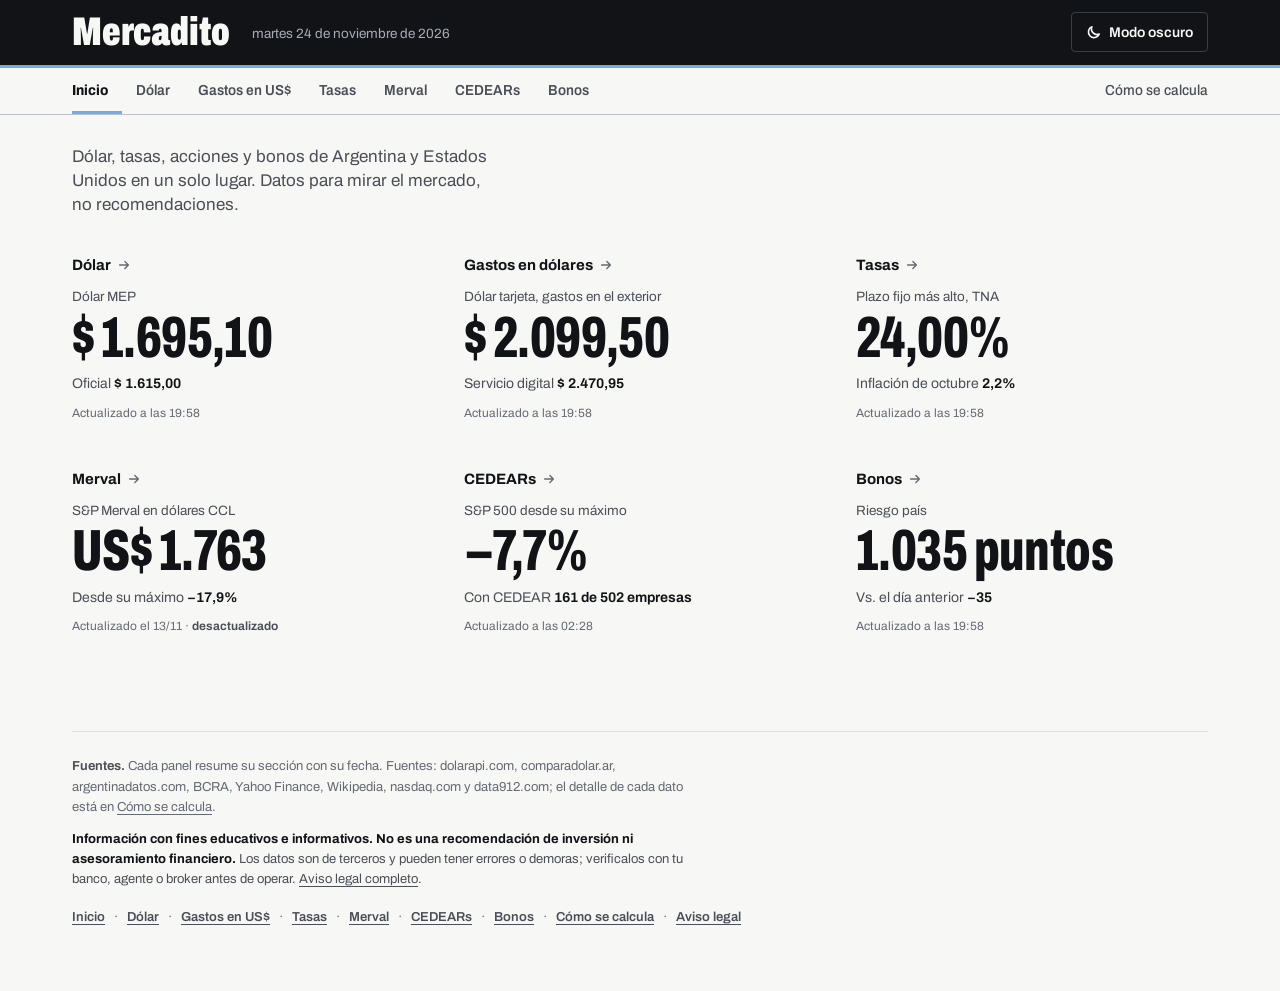
==== index.html @ 441e06f4 "actualizar datos" ====
<!DOCTYPE html>
<html lang="es">
<head>
<meta charset="utf-8">
<meta name="viewport" content="width=device-width, initial-scale=1">
<title>Mercadito</title>
<meta name="description" content="Dólar, tasas, Merval, CEDEARs y bonos: los datos del mercado argentino y de Estados Unidos en un solo lugar.">
<meta name="color-scheme" content="light dark">
<meta name="theme-color" content="#111317" media="(prefers-color-scheme: light)">
<meta name="theme-color" content="#050505" media="(prefers-color-scheme: dark)">
<link rel="icon" href="data:image/svg+xml,%3Csvg xmlns='http://www.w3.org/2000/svg' viewBox='0 0 16 16'%3E%3Crect width='16' height='16' rx='2' fill='%23111317'/%3E%3Cpath d='M4 11V4.5l4 4 4-4V11' fill='none' stroke='%23F7F7F5' stroke-width='1.8' stroke-linejoin='round'/%3E%3Crect y='13' width='16' height='3' fill='%2374ACDF'/%3E%3C/svg%3E">
<link rel="preconnect" href="https://fonts.googleapis.com">
<link rel="preconnect" href="https://fonts.gstatic.com" crossorigin>
<link href="https://fonts.googleapis.com/css2?family=Archivo:wdth,wght@62..125,100..900&display=swap" rel="stylesheet">
<script>
try { var t = localStorage.getItem("tema"); if (t === "claro" || t === "oscuro") document.documentElement.setAttribute("data-tema", t); } catch (e) {}
</script>
<link rel="stylesheet" href="assets/base.css">
<style>

/* el cabezal ya dice Mercadito: el título queda para lectores de pantalla y la bajada abre la página */
.titulo h1{position:absolute;width:1px;height:1px;overflow:hidden;clip:rect(0 0 0 0);white-space:nowrap}
.titulo .bajada{margin-top:0;font-size:17px;color:var(--tinta-2);max-width:48ch;line-height:1.4}
/* seis tarjetas: la sección, un número grande y como mucho uno chico. Sin cajas ni filetes */
.tablero{display:grid;grid-template-columns:repeat(3,minmax(0,1fr));gap:48px 40px;margin-top:40px}
.tarjeta{display:flex;flex-direction:column;min-width:0;text-decoration:none;color:inherit;border-radius:4px}
.tarjeta:focus-visible{outline-offset:6px}
.t-tit{display:flex;align-items:center;gap:6px;font-size:15px;font-weight:700;line-height:1.2}
.t-tit .ico{width:14px;height:14px;color:var(--tinta-3);transition:transform .15s,color .15s}
.tarjeta:hover .t-tit{text-decoration:underline;text-underline-offset:3px}
.tarjeta:hover .t-tit .ico{transform:translateX(3px);color:var(--tinta)}
.t-et{font-size:13.5px;color:var(--tinta-2);margin-top:14px;line-height:1.3}
.t-val{font-size:58px;font-weight:800;font-stretch:66%;line-height:.95;letter-spacing:-.01em;margin-top:4px;white-space:nowrap}
.t-sec{font-size:14px;color:var(--tinta-2);margin-top:10px;line-height:1.35}
.t-sec b{color:var(--tinta);font-weight:650}
.t-act{font-size:12px;color:var(--tinta-3);margin-top:10px}
.t-act b{font-weight:650;color:var(--tinta-2)}
.t-vacio{font-size:14px;color:var(--tinta-3);margin-top:12px}
@media (max-width:899px){
  .titulo .bajada{font-size:15px}
  .tablero{grid-template-columns:repeat(2,minmax(0,1fr));gap:30px 18px;margin-top:26px}
  .t-tit{font-size:14px}
  .t-et{font-size:12.5px;margin-top:8px;min-height:2.6em;display:flex;align-items:flex-end}
  .t-val{font-size:36px;margin-top:3px}
  .t-sec{font-size:12.5px;margin-top:6px}
  .t-act{font-size:11.5px;margin-top:6px}
}
@media (max-width:360px){
  .t-val{font-size:31px}
}

</style>
</head>
<body>
<a class="saltar" href="#contenido">Ir al contenido</a>
<header class="sitio">
  <div class="cabezal"><div class="sitio-barra">
    <a class="marca" href="">Mercadito</a>
    <p class="cabezal-fecha">martes 24 de noviembre de 2026</p>
    <button id="tema" class="boton boton-tema" type="button" aria-label="Cambiar a modo oscuro">
      <svg class="ico ico-luna" viewBox="0 0 16 16" aria-hidden="true"><path d="M13.2 10.1A5.6 5.6 0 0 1 5.9 2.8a5.6 5.6 0 1 0 7.3 7.3Z"/></svg>
      <svg class="ico ico-sol" viewBox="0 0 16 16" aria-hidden="true"><circle cx="8" cy="8" r="3"/><path d="M8 1.5v1.3M8 13.2v1.3M1.5 8h1.3M13.2 8h1.3M3.4 3.4l.9.9M11.7 11.7l.9.9M3.4 12.6l.9-.9M11.7 4.3l.9-.9"/></svg>
      <span id="tema-txt">Modo oscuro</span>
    </button>
  </div></div>
  <nav class="menu" aria-label="Secciones"><ul><li><a href="" aria-current="page">Inicio</a></li><li><a href="dolar/">Dólar</a></li><li><a href="gastos/">Gastos en US$</a></li><li><a href="tasas/">Tasas</a></li><li><a href="merval/">Merval</a></li><li><a href="sp500/">CEDEARs</a></li><li><a href="bonos/">Bonos</a></li><li><a href="metodologia/">Cómo se calcula</a></li></ul></nav>
</header>
<div class="pagina">
<main id="contenido">

<div class="titulo">
  <h1>Mercadito</h1>
  <p class="bajada">Dólar, tasas, acciones y bonos de Argentina y Estados Unidos en un solo lugar. Datos para mirar el mercado, no recomendaciones.</p>
</div>
<ul class="tablero">
<li><a class="tarjeta" href="dolar/"><h2 class="t-tit">Dólar<svg class="ico" viewBox="0 0 16 16" aria-hidden="true"><path d="M3 8h10M9 4l4 4-4 4"/></svg></h2><span class="t-et">Dólar MEP</span><span class="t-val">$ 1.695,10</span><span class="t-sec">Oficial <b class="num">$ 1.615,00</b></span><span class="t-act">Actualizado a las 19:58</span></a></li><li><a class="tarjeta" href="gastos/"><h2 class="t-tit">Gastos en dólares<svg class="ico" viewBox="0 0 16 16" aria-hidden="true"><path d="M3 8h10M9 4l4 4-4 4"/></svg></h2><span class="t-et">Dólar tarjeta, gastos en el exterior</span><span class="t-val">$ 2.099,50</span><span class="t-sec">Servicio digital <b class="num">$ 2.470,95</b></span><span class="t-act">Actualizado a las 19:58</span></a></li><li><a class="tarjeta" href="tasas/"><h2 class="t-tit">Tasas<svg class="ico" viewBox="0 0 16 16" aria-hidden="true"><path d="M3 8h10M9 4l4 4-4 4"/></svg></h2><span class="t-et">Plazo fijo más alto, TNA</span><span class="t-val">24,00%</span><span class="t-sec">Inflación de octubre <b class="num">2,2%</b></span><span class="t-act">Actualizado a las 19:58</span></a></li><li><a class="tarjeta" href="merval/"><h2 class="t-tit">Merval<svg class="ico" viewBox="0 0 16 16" aria-hidden="true"><path d="M3 8h10M9 4l4 4-4 4"/></svg></h2><span class="t-et">S&amp;P Merval en dólares CCL</span><span class="t-val">US$ 1.763</span><span class="t-sec">Desde su máximo <b class="num">−17,9%</b></span><span class="t-act">Actualizado el 13/11 · <b>desactualizado</b></span></a></li><li><a class="tarjeta" href="sp500/"><h2 class="t-tit">CEDEARs<svg class="ico" viewBox="0 0 16 16" aria-hidden="true"><path d="M3 8h10M9 4l4 4-4 4"/></svg></h2><span class="t-et">S&amp;P 500 desde su máximo</span><span class="t-val">−7,7%</span><span class="t-sec">Con CEDEAR <b class="num">161 de 502 empresas</b></span><span class="t-act">Actualizado a las 02:28</span></a></li><li><a class="tarjeta" href="bonos/"><h2 class="t-tit">Bonos<svg class="ico" viewBox="0 0 16 16" aria-hidden="true"><path d="M3 8h10M9 4l4 4-4 4"/></svg></h2><span class="t-et">Riesgo país</span><span class="t-val">1.035 puntos</span><span class="t-sec">Vs. el día anterior <b class="num">−35</b></span><span class="t-act">Actualizado a las 19:58</span></a></li>
</ul>

</main>
<footer class="sitio-pie">
  <p class="pie-fuentes"><b>Fuentes.</b> Cada panel resume su sección con su fecha. Fuentes: dolarapi.com, comparadolar.ar, argentinadatos.com, BCRA, Yahoo Finance, Wikipedia, nasdaq.com y data912.com; el detalle de cada dato está en <a href="metodologia/">Cómo se calcula</a>.</p>
  <p class="pie-aviso"><strong>Información con fines educativos e informativos. No es una recomendación de inversión ni asesoramiento financiero.</strong> Los datos son de terceros y pueden tener errores o demoras; verificalos con tu banco, agente o broker antes de operar. <a href="legal/">Aviso legal completo</a>.</p>
  <nav class="pie-sumario" aria-label="Secciones de Mercadito"><ul><li><a href="">Inicio</a></li><li><a href="dolar/">Dólar</a></li><li><a href="gastos/">Gastos en US$</a></li><li><a href="tasas/">Tasas</a></li><li><a href="merval/">Merval</a></li><li><a href="sp500/">CEDEARs</a></li><li><a href="bonos/">Bonos</a></li><li><a href="metodologia/">Cómo se calcula</a></li><li><a href="legal/">Aviso legal</a></li></ul></nav>
</footer>
</div>
<script src="assets/base.js"></script>
<script>

</script>
</body>
</html>
---- assets/base.css ----
/* Mercadito: estilos compartidos por todas las páginas.
   El sitio se lee como la página de Mercados del diario: cabezal fechado,
   cifra de tapa con su pie de fecha y tablas de cotizaciones con filetes.
   Lo propio de cada sección va en un <style> dentro de su página. */

:root{
  --fondo:#F7F7F5; --superficie:#FFFFFF; --hundido:#EDEEEB;
  --tinta:#111317; --tinta-2:#4A4F57; --tinta-3:#646A73;
  --linea:#DFE0DC; --linea-2:#BCBFC3;
  --cabezal:#111317; --cabezal-tinta:#F7F7F5; --cabezal-2:#A7ACB3; --cabezal-linea:#3A3E45;
  --celeste:#74ACDF;
  --t0:#1E4D8F; --t1:#3F7DC9; --t2:#86AEDD; --t3:#D3D2CD; --t4:#E89650; --t5:#CF6420; --t6:#9E3F0F;
  --sin:#E4E6EA;
  --s1:#2a78d6; --s2:#eb6834; --s3:#1baf7a; --s4:#eda100; --s5:#e87ba4; --s6:#008300; --s7:#4a3aa7;
  color-scheme:light;
}
@media (prefers-color-scheme: dark){
  :root:not([data-tema="claro"]){
    --fondo:#101010; --superficie:#171717; --hundido:#202020;
    --tinta:#EDEDEB; --tinta-2:#B9B9B6; --tinta-3:#8F8F8C;
    --linea:#2A2A2A; --linea-2:#3E3E3D;
    --cabezal:#050505; --cabezal-tinta:#EDEDEB; --cabezal-2:#8F8F8C; --cabezal-linea:#2E2E2E;
    --celeste:#8EC0EC;
    --t0:#93BEF5; --t1:#4F8BD8; --t2:#2F5C93; --t3:#3A3A37; --t4:#8E4A17; --t5:#D9762D; --t6:#FFA466;
    --sin:#2E2E2E;
    --s1:#3987e5; --s2:#d95926; --s3:#199e70; --s4:#c98500; --s5:#d55181; --s6:#008300; --s7:#9085e9;
    color-scheme:dark;
  }
}
:root[data-tema="oscuro"]{
  --fondo:#101010; --superficie:#171717; --hundido:#202020;
  --tinta:#EDEDEB; --tinta-2:#B9B9B6; --tinta-3:#8F8F8C;
  --linea:#2A2A2A; --linea-2:#3E3E3D;
  --cabezal:#050505; --cabezal-tinta:#EDEDEB; --cabezal-2:#8F8F8C; --cabezal-linea:#2E2E2E;
  --celeste:#8EC0EC;
  --t0:#93BEF5; --t1:#4F8BD8; --t2:#2F5C93; --t3:#3A3A37; --t4:#8E4A17; --t5:#D9762D; --t6:#FFA466;
  --sin:#2E2E2E;
  --s1:#3987e5; --s2:#d95926; --s3:#199e70; --s4:#c98500; --s5:#d55181; --s6:#008300; --s7:#9085e9;
  color-scheme:dark;
}

*,*::before,*::after{box-sizing:border-box}
html{-webkit-text-size-adjust:100%;scrollbar-color:var(--linea-2) var(--fondo);accent-color:var(--tinta)}
body{margin:0;background:var(--fondo);color:var(--tinta);
  font-family:"Archivo",-apple-system,BlinkMacSystemFont,"Segoe UI",Roboto,sans-serif;
  font-size:15px;line-height:1.5;caret-color:var(--tinta)}
::selection{background:color-mix(in srgb,var(--celeste) 45%,transparent);color:var(--tinta)}
:focus-visible{outline:2px solid var(--tinta);outline-offset:2px;border-radius:2px}
h1,h2,h3,p,ul,ol,dl,dd,figure{margin:0}
ul,ol{padding:0;list-style:none}
button{font:inherit;color:inherit}
a{color:inherit;text-underline-offset:3px;text-decoration-thickness:1px}
a:hover{text-decoration-thickness:2px}
[hidden]{display:none!important}
.oculto{position:absolute!important;width:1px;height:1px;padding:0;margin:-1px;overflow:hidden;clip:rect(0 0 0 0);white-space:nowrap;border:0}
.ico{width:16px;height:16px;flex:none;fill:none;stroke:currentColor;stroke-width:1.6;stroke-linecap:round;stroke-linejoin:round}
.b0{fill:var(--t0);background:var(--t0)} .b1{fill:var(--t1);background:var(--t1)}
.b2{fill:var(--t2);background:var(--t2)} .b3{fill:var(--t3);background:var(--t3)}
.b4{fill:var(--t4);background:var(--t4)} .b5{fill:var(--t5);background:var(--t5)}
.b6{fill:var(--t6);background:var(--t6)} .bx{fill:var(--sin);background:var(--sin)}
.num{font-variant-numeric:tabular-nums;white-space:nowrap}
/* sin color propio: subas y bajas nunca van en verde o rojo */
.sube{} .baja{}

.saltar{position:absolute;left:16px;top:-60px;z-index:10;background:var(--tinta);color:var(--fondo);
  padding:10px 14px;border-radius:4px;font-weight:600;text-decoration:none}
.saltar:focus{top:10px}
.pagina{max-width:1200px;margin:0 auto;padding:0 32px 64px}

/* ---------- cabezal ---------- */
.cabezal{background:var(--cabezal);color:var(--cabezal-tinta);border-bottom:3px solid var(--celeste)}
.sitio-barra{max-width:1200px;margin:0 auto;padding:12px 32px 13px;display:flex;align-items:center;gap:6px 22px}
.marca{font-size:40px;font-weight:900;font-stretch:68%;letter-spacing:-.005em;line-height:1;text-decoration:none;color:inherit}
.marca:hover{text-decoration:none}
.cabezal-fecha{font-size:13.5px;color:var(--cabezal-2);margin-right:auto;padding-top:4px}
.cabezal .boton{background:transparent;color:var(--cabezal-tinta);border-color:var(--cabezal-linea)}
.cabezal .boton:hover{background:color-mix(in srgb,var(--cabezal-tinta) 10%,transparent);border-color:var(--cabezal-2)}
.cabezal :focus-visible{outline-color:var(--celeste)}

/* ---------- menú ---------- */
.menu{border-bottom:1px solid var(--linea-2);background:var(--fondo)}
.menu ul{max-width:1200px;margin:0 auto;padding:0 32px;display:flex}
.menu a{display:flex;align-items:center;height:46px;padding:0 14px;font-size:14.5px;font-weight:600;font-stretch:92%;
  color:var(--tinta-2);text-decoration:none;white-space:nowrap;transition:color .15s,box-shadow .15s}
.menu li:first-child a{padding-left:0}
.menu li:last-child{margin-left:auto}
.menu li:last-child a{padding-right:0;font-weight:500}
.menu a:hover{color:var(--tinta)}
.menu a[aria-current="page"]{color:var(--tinta);font-weight:750;box-shadow:inset 0 -3px 0 var(--celeste)}
.menu a:focus-visible{outline-offset:-3px}

/* ---------- título de cada página ---------- */
.titulo{padding:30px 0 0}
.titulo h1{font-size:46px;font-weight:850;font-stretch:68%;letter-spacing:-.01em;line-height:.95;text-wrap:balance}
.bajada{font-size:16px;color:var(--tinta-2);max-width:60ch;margin-top:10px;line-height:1.45;text-wrap:pretty}
/* fechas, fuentes y aclaraciones: presentes, en segundo plano */
.fecha{font-size:12.5px;color:var(--tinta-3);margin:12px 0 0;line-height:1.45}
.bloque{margin-top:80px}
.bloque>h2{font-size:26px;font-weight:850;font-stretch:72%;line-height:1.1;letter-spacing:-.005em}
.bloque>.nota{margin-top:8px}
.nota{font-size:14px;color:var(--tinta-2);max-width:68ch;line-height:1.5}
h3{font-size:15px;font-weight:700;margin:14px 0 8px}

/* ---------- cifras de tapa ----------
   La primera cifra es la de tapa: más grande y a lo ancho de dos columnas.
   Con .cifras-parejas todas pesan lo mismo (Dólar). */
.cifras{display:grid;grid-template-columns:repeat(5,minmax(0,1fr));gap:28px 40px;margin-top:36px;align-items:start}
.cifra{min-width:0}
.cifra:first-child{grid-column:span 2}
.cifra-et{font-size:13.5px;font-weight:600;color:var(--tinta-2);line-height:1.3}
.cifra:first-child .cifra-et{font-size:15px;color:var(--tinta)}
.cifras:not(.cifras-parejas) .cifra:not(:first-child) .cifra-et{min-height:2.6em;display:flex;align-items:flex-end}
.cifra-val{font-size:36px;font-weight:800;font-stretch:70%;line-height:1;letter-spacing:-.01em;margin-top:6px;
  font-variant-numeric:normal}
.cifra:first-child .cifra-val{font-size:80px;font-stretch:64%;line-height:.9}
.cifra-sub{font-size:12.5px;color:var(--tinta-3);margin-top:8px;line-height:1.4}
.cifras-parejas{grid-template-columns:repeat(4,minmax(0,1fr))}
.cifras-parejas .cifra:first-child{grid-column:auto}
.cifras-parejas .cifra-et,.cifras-parejas .cifra:first-child .cifra-et{font-size:14px;color:var(--tinta)}
.cifras-parejas .cifra-val,.cifras-parejas .cifra:first-child .cifra-val{font-size:50px;font-stretch:68%;line-height:.95}
.cifras+.fecha,section:has(>.cifras)+.fecha{margin-top:14px}

/* ---------- botones y controles ---------- */
.boton{display:inline-flex;align-items:center;justify-content:center;gap:7px;min-height:40px;padding:0 14px;border-radius:4px;
  border:1px solid var(--linea-2);background:var(--superficie);color:var(--tinta);
  font-size:14px;font-weight:600;white-space:nowrap;cursor:pointer;text-decoration:none;
  transition:background-color .15s,border-color .15s,color .15s}
.boton:hover{background:var(--hundido);border-color:var(--tinta-3)}
.boton[aria-pressed="true"]{background:var(--tinta);border-color:var(--tinta);color:var(--fondo)}
.boton:disabled{opacity:.45;cursor:default;background:transparent;border-color:var(--linea-2)}
.boton-chico{min-height:34px;padding:0 12px;font-size:13.5px}
.boton-tema .ico-sol{display:none}
.boton-tema.es-oscuro .ico-sol{display:block}
.boton-tema.es-oscuro .ico-luna{display:none}
.boton-texto{border-color:transparent;background:transparent;text-decoration:underline;
  text-underline-offset:3px;text-decoration-thickness:1px;padding:0 6px}
.boton-texto:hover{background:transparent;border-color:transparent;text-decoration-thickness:2px}
.boton-texto:disabled{background:transparent;border-color:transparent;text-decoration:none}
.grupo{display:flex;flex-wrap:wrap;gap:6px}
.controles{display:flex;flex-wrap:wrap;align-items:end;gap:12px 18px;margin-top:16px}
.campo{display:flex;flex-direction:column;gap:6px;font-size:13px;font-weight:600;color:var(--tinta-2)}
.campo input,.campo select{font:inherit;font-size:16px;font-weight:500;height:44px;padding:0 12px;border:1px solid var(--linea-2);
  border-radius:4px;background:var(--superficie);color:var(--tinta);min-width:0;transition:border-color .15s}
.campo select{-webkit-appearance:none;appearance:none;padding-right:38px;cursor:pointer;
  background-image:linear-gradient(45deg,transparent 50%,var(--tinta-3) 50%),linear-gradient(135deg,var(--tinta-3) 50%,transparent 50%);
  background-position:calc(100% - 19px) 50%,calc(100% - 14px) 50%;background-size:5px 5px;background-repeat:no-repeat}
.campo select option{background:var(--superficie);color:var(--tinta)}
.campo input:hover,.campo select:hover{border-color:var(--tinta-3)}
.campo input:focus-visible,.campo select:focus-visible{outline:2px solid var(--tinta);outline-offset:1px;border-color:var(--tinta)}
.campo input[type=number]{font-variant-numeric:tabular-nums}
.check{display:inline-flex;align-items:center;gap:9px;min-height:44px;font-size:14.5px;color:var(--tinta);cursor:pointer}
.check input{width:18px;height:18px;margin:0}

/* ---------- tablas ----------
   Sobre el papel, con un filete fino bajo los encabezados y entre filas.
   En el celular cada fila pasa a ser un listado corto; el resto se ve al tocarla (ver más abajo). */
.caja-tabla{margin-top:20px;overflow-x:auto}
.tabla-datos{width:100%;border-collapse:collapse;font-size:14.5px}
.tabla-datos th{font-size:12.5px;font-weight:650;color:var(--tinta-2);text-align:left;padding:10px 12px 8px;
  border-bottom:1px solid var(--linea-2);white-space:nowrap;vertical-align:bottom}
.tabla-datos td{padding:8px 12px;border-bottom:1px solid var(--linea);vertical-align:top;line-height:1.4}
.tabla-datos th:first-child,.tabla-datos td:first-child{padding-left:0}
.tabla-datos th:last-child,.tabla-datos td:last-child{padding-right:0}
.tabla-datos tbody tr:hover td{background:color-mix(in srgb,var(--hundido) 70%,transparent)}
.tabla-datos .der{text-align:right}
.tabla-datos b{font-weight:700}
.tabla-datos th button{all:unset;cursor:pointer;display:inline-flex;align-items:center;gap:4px}
.tabla-datos th button:hover{color:var(--tinta)}
.tabla-datos th button:focus-visible{outline:2px solid var(--tinta);outline-offset:2px;border-radius:2px}
.tabla-datos th[aria-sort]{color:var(--tinta)}
.tabla-datos th[aria-sort] button::after{content:"";width:9px;height:9px;flex:none;background:currentColor;
  -webkit-mask:var(--flecha) center/contain no-repeat;mask:var(--flecha) center/contain no-repeat}
.tabla-datos th[aria-sort="ascending"] button::after{transform:rotate(180deg)}
.tabla-datos{--flecha:url("data:image/svg+xml,%3Csvg xmlns='http://www.w3.org/2000/svg' viewBox='0 0 10 10'%3E%3Cpath d='M5 9V1M1.5 5.5 5 9l3.5-3.5' fill='none' stroke='%23000' stroke-width='1.6' stroke-linecap='round' stroke-linejoin='round'/%3E%3C/svg%3E")}
.tabla-datos small{color:var(--tinta-3);font-size:12.5px}
.tabla-datos .sub{display:block;color:var(--tinta-3);font-size:12.5px;font-weight:400}

/* ---------- gráfico de líneas ---------- */
.grafico-linea{position:relative;margin-top:14px}
.grafico-linea svg{display:block;width:100%;height:auto;overflow:visible}
.grafico-linea .eje{font-size:12px;fill:var(--tinta-3);font-variant-numeric:tabular-nums}
.grafico-linea .grilla{stroke:var(--linea);stroke-width:1}
.grafico-linea .serie{fill:none;stroke-width:2.25;stroke-linejoin:round;stroke-linecap:round}
.grafico-linea .ultimo{stroke:var(--fondo);stroke-width:2}
.grafico-linea .cursor{stroke:var(--tinta-2);stroke-width:1}
.grafico-tip{position:absolute;top:0;pointer-events:none;background:var(--tinta);color:var(--fondo);
  border-radius:4px;padding:7px 10px;font-size:12.5px;line-height:1.45;white-space:nowrap;
  font-variant-numeric:tabular-nums;box-shadow:0 2px 10px rgba(10,14,20,.18)}
.leyenda-graf{display:flex;flex-wrap:wrap;gap:6px 18px;margin-top:10px;font-size:13px;color:var(--tinta-2)}
.leyenda-graf span{display:inline-flex;align-items:center;gap:7px}
.leyenda-graf i{width:16px;height:3px;border-radius:2px;display:inline-block}

/* ---------- glosario ---------- */
.glosario{margin-top:4px}
.glosario>div{padding:10px 0}
.glosario dt{font-weight:700}
.glosario dd{color:var(--tinta-2);font-size:14.5px;margin-top:2px;max-width:68ch}

/* ---------- bloques plegados (glosarios y datos de consulta) ---------- */
.plegado>summary{display:flex;align-items:center;gap:12px;width:fit-content;cursor:pointer;list-style:none;border-radius:4px}
.plegado>summary::-webkit-details-marker{display:none}
.plegado>summary h2{font-size:20px;font-weight:800;font-stretch:76%;line-height:1.2;color:var(--tinta-2);transition:color .15s}
.plegado>summary:hover h2,.plegado[open]>summary h2{color:var(--tinta)}
.plegado>summary::after{content:"";width:8px;height:8px;margin-top:-4px;flex:none;border-right:1.7px solid var(--tinta-3);
  border-bottom:1.7px solid var(--tinta-3);transform:rotate(45deg);transition:transform .2s ease-out}
.plegado[open]>summary::after{transform:rotate(-135deg);margin-top:4px}
.plegado[open]>summary{margin-bottom:8px}

/* ---------- pie del sitio ---------- */
.sitio-pie{margin-top:96px;padding-top:24px;border-top:1px solid var(--linea);font-size:13px;line-height:1.55;color:var(--tinta-3)}
.pie-fuentes{max-width:90ch}
.pie-fuentes b{color:var(--tinta-2);font-weight:650}
.pie-aviso{max-width:90ch;margin-top:12px;color:var(--tinta-2)}
.pie-aviso strong{color:var(--tinta);font-weight:700}
.pie-sumario{margin-top:18px}
.pie-sumario ul{display:flex;flex-wrap:wrap;gap:4px 0}
.pie-sumario li:not(:last-child)::after{content:"·";margin:0 9px;color:var(--tinta-3)}
.pie-sumario a{color:var(--tinta-2);font-weight:600}

/* ---------- celular y tablet ---------- */
@media (max-width:899px){
  .pagina{padding:0 16px 48px}
  .sitio-barra{display:grid;grid-template-columns:minmax(0,1fr) auto;grid-template-areas:"marca tema" "fecha tema";
    padding:10px 16px 11px;gap:2px 12px}
  .marca{grid-area:marca;font-size:32px}
  .cabezal-fecha{grid-area:fecha;font-size:12.5px;padding-top:0}
  .boton-tema{grid-area:tema}
  .menu ul{display:grid;grid-template-columns:repeat(4,minmax(0,1fr));padding:0}
  .menu li:last-child{margin-left:0}
  .menu a,.menu li:first-child a,.menu li:last-child a{justify-content:center;height:44px;padding:0 4px;font-size:13.5px;
    font-stretch:86%;text-align:center;line-height:1.15;white-space:normal}
  .menu li:last-child a{font-stretch:76%}
  .titulo{padding-top:22px}
  .titulo h1{font-size:40px}
  .bajada{font-size:15px}
  .bloque{margin-top:64px}
  .bloque>h2{font-size:23px}
  .plegado>summary h2{font-size:18px}
  .cifras{grid-template-columns:1fr;gap:0;margin-top:24px}
  .cifra:first-child{grid-column:auto;padding-bottom:16px}
  .cifra:first-child .cifra-val{font-size:66px}
  /* las cifras que siguen a la de tapa, como renglones chicos */
  .cifras:not(.cifras-parejas) .cifra:not(:first-child){display:grid;grid-template-columns:minmax(0,1fr) auto;
    gap:1px 14px;align-items:baseline;padding:7px 0}
  .cifras:not(.cifras-parejas) .cifra:not(:first-child) .cifra-val{font-size:24px;margin-top:0;text-align:right;grid-row:span 2}
  .cifras:not(.cifras-parejas) .cifra:not(:first-child) .cifra-sub{margin-top:0}
  .cifras:not(.cifras-parejas) .cifra:not(:first-child) .cifra-et{min-height:0;display:block}
  .cifras-parejas{grid-template-columns:1fr 1fr;gap:22px 18px}
  .cifras-parejas .cifra-val,.cifras-parejas .cifra:first-child .cifra-val{font-size:38px}
  .controles>.campo{flex:1 1 150px}
  .sitio-pie{margin-top:72px}
}

/* tablas como listados (celular y tablet): nombre y dato principal arriba, el resto en una línea con su etiqueta.
   Cada sección pone su columna principal arriba a la derecha (order:2, margin-left:auto, sin separador)
   y las etiquetas de las demás con ::before; el resto va en una línea corrida, separado por espacio. Los encabezados ordenables quedan como una fila de botones. */
@media (max-width:899px){
  .caja-tabla{overflow:visible}
  .tabla-datos,.tabla-datos tbody{display:block}
  .tabla-datos thead{display:block}
  .tabla-datos thead tr{display:flex;flex-wrap:wrap;align-items:center;gap:6px;padding:10px 0;border-bottom:1px solid var(--linea-2)}
  .tabla-datos thead tr::before{content:"Ordenar";font-size:12.5px;font-weight:650;color:var(--tinta-2);margin-right:2px}
  .tabla-datos thead tr:not(:has(th[data-k])){display:none}
  .tabla-datos th{display:none;padding:0;border:0}
  .tabla-datos th[data-k]{display:block;padding:0}
  .tabla-datos th[data-k] button{min-height:32px;padding:0 10px;border:1px solid var(--linea-2);border-radius:4px;
    background:var(--superficie);font-size:13px;font-weight:600;color:var(--tinta)}
  .tabla-datos th[aria-sort] button{background:var(--tinta);border-color:var(--tinta);color:var(--fondo)}
  .tabla-datos tbody tr{display:flex;flex-wrap:wrap;align-items:baseline;column-gap:14px;row-gap:2px;padding:10px 0 11px;border-bottom:1px solid var(--linea)}
  .tabla-datos tbody tr::after{content:"";flex-basis:100%;order:3;height:0}
  .tabla-datos td,.tabla-datos td:first-child,.tabla-datos td:last-child,.tabla-datos td.der{display:block;padding:0;border:0;order:4;
    font-size:13px;line-height:1.45;color:var(--tinta-2);text-align:left}
  .tabla-datos td:first-child{order:1;flex:1 1 0;min-width:0;font-size:15px;color:var(--tinta)}
  .tabla-datos td .sub{display:inline;margin-left:4px}
  .tabla-datos td:first-child .sub{display:block;margin-left:0}
  .tabla-datos td[colspan]{flex-basis:100%}
  .tabla-datos tbody tr:hover td{background:transparent}
  .tabla-datos td .sub{font-size:12.5px}
  .tabla-datos td::before{color:var(--tinta-3);font-weight:400}
  /* ficha: las filas con datos plegados muestran una flecha y se abren al tocarlas */
  .tabla-datos tbody tr[aria-expanded]{cursor:pointer}
  .tabla-datos tbody tr[aria-expanded]:focus-visible{outline-offset:-2px}
  .tabla-datos tbody tr[aria-expanded]::before{content:"";order:5;margin-left:auto;align-self:center;width:7px;height:7px;
    border-right:1.6px solid var(--tinta-3);border-bottom:1.6px solid var(--tinta-3);transform:rotate(45deg) translate(-2px,-2px);
    transition:transform .2s}
  .tabla-datos tbody tr.abierta::before{transform:rotate(-135deg)}
  .tabla-datos tr.abierta{background:color-mix(in srgb,var(--hundido) 55%,transparent)}
}
@media (max-width:420px){
  .boton-tema span{display:none}
  .boton-tema{padding:0 11px}
  .titulo h1{font-size:36px}
  .cifra:first-child .cifra-val{font-size:58px}
  .cifras-parejas .cifra-val,.cifras-parejas .cifra:first-child .cifra-val{font-size:33px}
}
@media (prefers-reduced-motion:reduce){
  *,*::before,*::after{transition:none!important;scroll-behavior:auto!important}
}
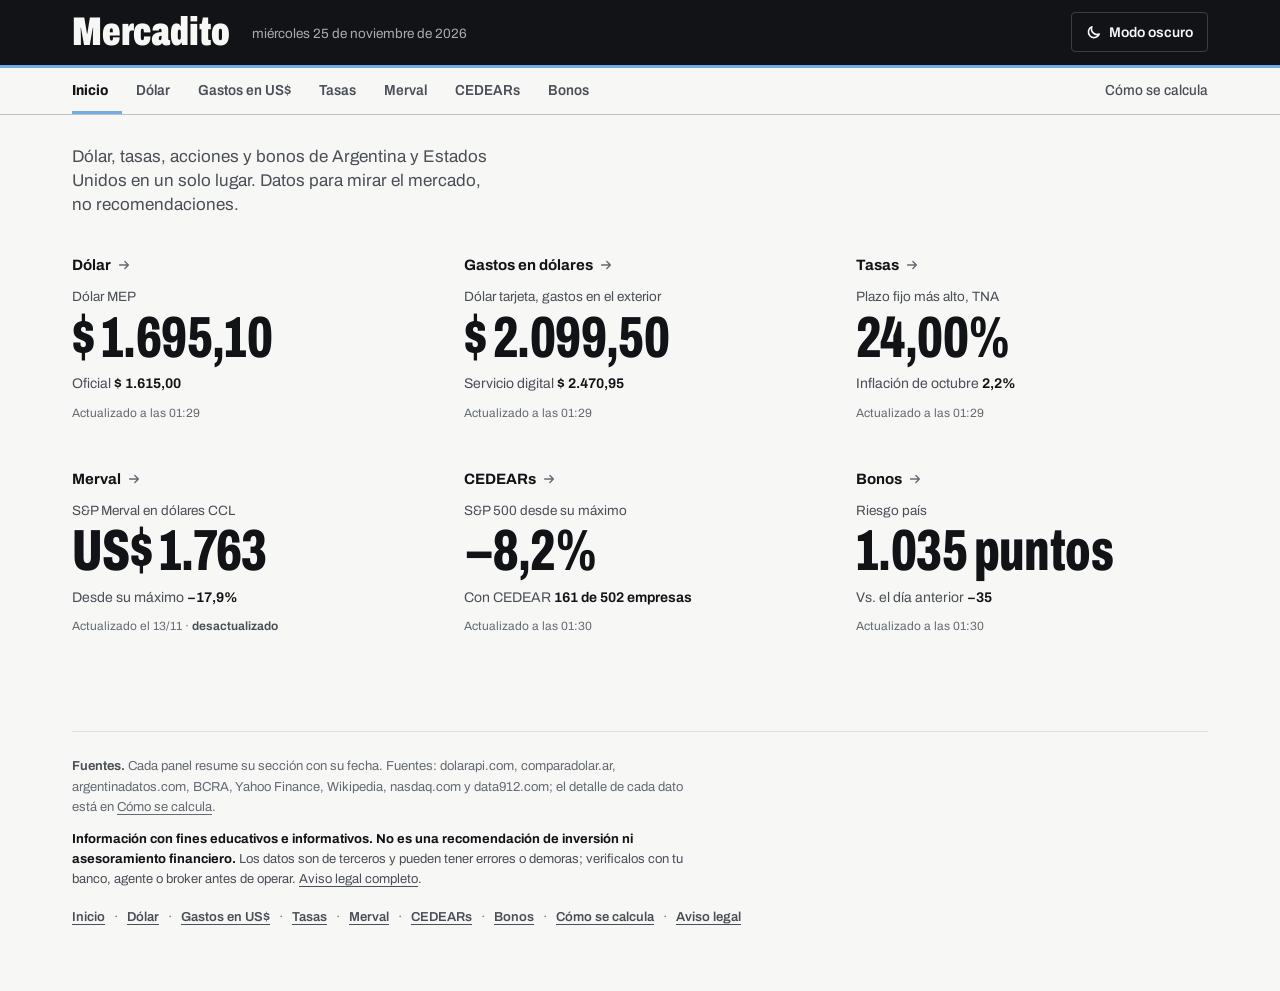
==== commit 0a9ff422: "actualizar datos" ====
--- a/index.html
+++ b/index.html
@@ -56,7 +56,7 @@
 <header class="sitio">
   <div class="cabezal"><div class="sitio-barra">
     <a class="marca" href="">Mercadito</a>
-    <p class="cabezal-fecha">martes 24 de noviembre de 2026</p>
+    <p class="cabezal-fecha">miércoles 25 de noviembre de 2026</p>
     <button id="tema" class="boton boton-tema" type="button" aria-label="Cambiar a modo oscuro">
       <svg class="ico ico-luna" viewBox="0 0 16 16" aria-hidden="true"><path d="M13.2 10.1A5.6 5.6 0 0 1 5.9 2.8a5.6 5.6 0 1 0 7.3 7.3Z"/></svg>
       <svg class="ico ico-sol" viewBox="0 0 16 16" aria-hidden="true"><circle cx="8" cy="8" r="3"/><path d="M8 1.5v1.3M8 13.2v1.3M1.5 8h1.3M13.2 8h1.3M3.4 3.4l.9.9M11.7 11.7l.9.9M3.4 12.6l.9-.9M11.7 4.3l.9-.9"/></svg>
@@ -73,7 +73,7 @@
   <p class="bajada">Dólar, tasas, acciones y bonos de Argentina y Estados Unidos en un solo lugar. Datos para mirar el mercado, no recomendaciones.</p>
 </div>
 <ul class="tablero">
-<li><a class="tarjeta" href="dolar/"><h2 class="t-tit">Dólar<svg class="ico" viewBox="0 0 16 16" aria-hidden="true"><path d="M3 8h10M9 4l4 4-4 4"/></svg></h2><span class="t-et">Dólar MEP</span><span class="t-val">$ 1.695,10</span><span class="t-sec">Oficial <b class="num">$ 1.615,00</b></span><span class="t-act">Actualizado a las 19:58</span></a></li><li><a class="tarjeta" href="gastos/"><h2 class="t-tit">Gastos en dólares<svg class="ico" viewBox="0 0 16 16" aria-hidden="true"><path d="M3 8h10M9 4l4 4-4 4"/></svg></h2><span class="t-et">Dólar tarjeta, gastos en el exterior</span><span class="t-val">$ 2.099,50</span><span class="t-sec">Servicio digital <b class="num">$ 2.470,95</b></span><span class="t-act">Actualizado a las 19:58</span></a></li><li><a class="tarjeta" href="tasas/"><h2 class="t-tit">Tasas<svg class="ico" viewBox="0 0 16 16" aria-hidden="true"><path d="M3 8h10M9 4l4 4-4 4"/></svg></h2><span class="t-et">Plazo fijo más alto, TNA</span><span class="t-val">24,00%</span><span class="t-sec">Inflación de octubre <b class="num">2,2%</b></span><span class="t-act">Actualizado a las 19:58</span></a></li><li><a class="tarjeta" href="merval/"><h2 class="t-tit">Merval<svg class="ico" viewBox="0 0 16 16" aria-hidden="true"><path d="M3 8h10M9 4l4 4-4 4"/></svg></h2><span class="t-et">S&amp;P Merval en dólares CCL</span><span class="t-val">US$ 1.763</span><span class="t-sec">Desde su máximo <b class="num">−17,9%</b></span><span class="t-act">Actualizado el 13/11 · <b>desactualizado</b></span></a></li><li><a class="tarjeta" href="sp500/"><h2 class="t-tit">CEDEARs<svg class="ico" viewBox="0 0 16 16" aria-hidden="true"><path d="M3 8h10M9 4l4 4-4 4"/></svg></h2><span class="t-et">S&amp;P 500 desde su máximo</span><span class="t-val">−7,7%</span><span class="t-sec">Con CEDEAR <b class="num">161 de 502 empresas</b></span><span class="t-act">Actualizado a las 02:28</span></a></li><li><a class="tarjeta" href="bonos/"><h2 class="t-tit">Bonos<svg class="ico" viewBox="0 0 16 16" aria-hidden="true"><path d="M3 8h10M9 4l4 4-4 4"/></svg></h2><span class="t-et">Riesgo país</span><span class="t-val">1.035 puntos</span><span class="t-sec">Vs. el día anterior <b class="num">−35</b></span><span class="t-act">Actualizado a las 19:58</span></a></li>
+<li><a class="tarjeta" href="dolar/"><h2 class="t-tit">Dólar<svg class="ico" viewBox="0 0 16 16" aria-hidden="true"><path d="M3 8h10M9 4l4 4-4 4"/></svg></h2><span class="t-et">Dólar MEP</span><span class="t-val">$ 1.695,10</span><span class="t-sec">Oficial <b class="num">$ 1.615,00</b></span><span class="t-act">Actualizado a las 01:29</span></a></li><li><a class="tarjeta" href="gastos/"><h2 class="t-tit">Gastos en dólares<svg class="ico" viewBox="0 0 16 16" aria-hidden="true"><path d="M3 8h10M9 4l4 4-4 4"/></svg></h2><span class="t-et">Dólar tarjeta, gastos en el exterior</span><span class="t-val">$ 2.099,50</span><span class="t-sec">Servicio digital <b class="num">$ 2.470,95</b></span><span class="t-act">Actualizado a las 01:29</span></a></li><li><a class="tarjeta" href="tasas/"><h2 class="t-tit">Tasas<svg class="ico" viewBox="0 0 16 16" aria-hidden="true"><path d="M3 8h10M9 4l4 4-4 4"/></svg></h2><span class="t-et">Plazo fijo más alto, TNA</span><span class="t-val">24,00%</span><span class="t-sec">Inflación de octubre <b class="num">2,2%</b></span><span class="t-act">Actualizado a las 01:29</span></a></li><li><a class="tarjeta" href="merval/"><h2 class="t-tit">Merval<svg class="ico" viewBox="0 0 16 16" aria-hidden="true"><path d="M3 8h10M9 4l4 4-4 4"/></svg></h2><span class="t-et">S&amp;P Merval en dólares CCL</span><span class="t-val">US$ 1.763</span><span class="t-sec">Desde su máximo <b class="num">−17,9%</b></span><span class="t-act">Actualizado el 13/11 · <b>desactualizado</b></span></a></li><li><a class="tarjeta" href="sp500/"><h2 class="t-tit">CEDEARs<svg class="ico" viewBox="0 0 16 16" aria-hidden="true"><path d="M3 8h10M9 4l4 4-4 4"/></svg></h2><span class="t-et">S&amp;P 500 desde su máximo</span><span class="t-val">−8,2%</span><span class="t-sec">Con CEDEAR <b class="num">161 de 502 empresas</b></span><span class="t-act">Actualizado a las 01:30</span></a></li><li><a class="tarjeta" href="bonos/"><h2 class="t-tit">Bonos<svg class="ico" viewBox="0 0 16 16" aria-hidden="true"><path d="M3 8h10M9 4l4 4-4 4"/></svg></h2><span class="t-et">Riesgo país</span><span class="t-val">1.035 puntos</span><span class="t-sec">Vs. el día anterior <b class="num">−35</b></span><span class="t-act">Actualizado a las 01:30</span></a></li>
 </ul>
 
 </main>
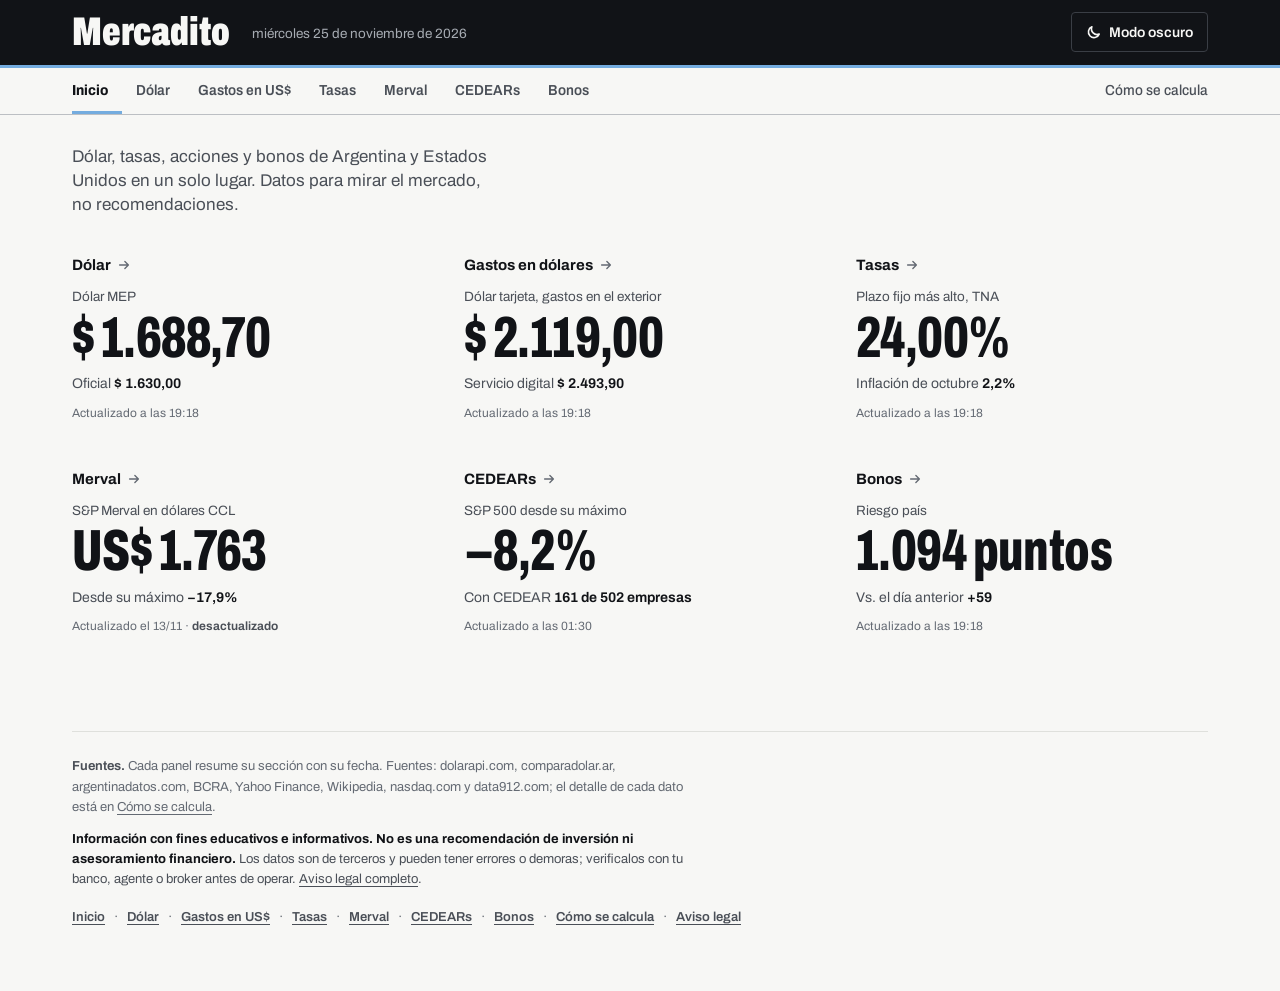
==== commit 8364fd53: "actualizar datos" ====
--- a/index.html
+++ b/index.html
@@ -73,7 +73,7 @@
   <p class="bajada">Dólar, tasas, acciones y bonos de Argentina y Estados Unidos en un solo lugar. Datos para mirar el mercado, no recomendaciones.</p>
 </div>
 <ul class="tablero">
-<li><a class="tarjeta" href="dolar/"><h2 class="t-tit">Dólar<svg class="ico" viewBox="0 0 16 16" aria-hidden="true"><path d="M3 8h10M9 4l4 4-4 4"/></svg></h2><span class="t-et">Dólar MEP</span><span class="t-val">$ 1.695,10</span><span class="t-sec">Oficial <b class="num">$ 1.615,00</b></span><span class="t-act">Actualizado a las 01:29</span></a></li><li><a class="tarjeta" href="gastos/"><h2 class="t-tit">Gastos en dólares<svg class="ico" viewBox="0 0 16 16" aria-hidden="true"><path d="M3 8h10M9 4l4 4-4 4"/></svg></h2><span class="t-et">Dólar tarjeta, gastos en el exterior</span><span class="t-val">$ 2.099,50</span><span class="t-sec">Servicio digital <b class="num">$ 2.470,95</b></span><span class="t-act">Actualizado a las 01:29</span></a></li><li><a class="tarjeta" href="tasas/"><h2 class="t-tit">Tasas<svg class="ico" viewBox="0 0 16 16" aria-hidden="true"><path d="M3 8h10M9 4l4 4-4 4"/></svg></h2><span class="t-et">Plazo fijo más alto, TNA</span><span class="t-val">24,00%</span><span class="t-sec">Inflación de octubre <b class="num">2,2%</b></span><span class="t-act">Actualizado a las 01:29</span></a></li><li><a class="tarjeta" href="merval/"><h2 class="t-tit">Merval<svg class="ico" viewBox="0 0 16 16" aria-hidden="true"><path d="M3 8h10M9 4l4 4-4 4"/></svg></h2><span class="t-et">S&amp;P Merval en dólares CCL</span><span class="t-val">US$ 1.763</span><span class="t-sec">Desde su máximo <b class="num">−17,9%</b></span><span class="t-act">Actualizado el 13/11 · <b>desactualizado</b></span></a></li><li><a class="tarjeta" href="sp500/"><h2 class="t-tit">CEDEARs<svg class="ico" viewBox="0 0 16 16" aria-hidden="true"><path d="M3 8h10M9 4l4 4-4 4"/></svg></h2><span class="t-et">S&amp;P 500 desde su máximo</span><span class="t-val">−8,2%</span><span class="t-sec">Con CEDEAR <b class="num">161 de 502 empresas</b></span><span class="t-act">Actualizado a las 01:30</span></a></li><li><a class="tarjeta" href="bonos/"><h2 class="t-tit">Bonos<svg class="ico" viewBox="0 0 16 16" aria-hidden="true"><path d="M3 8h10M9 4l4 4-4 4"/></svg></h2><span class="t-et">Riesgo país</span><span class="t-val">1.035 puntos</span><span class="t-sec">Vs. el día anterior <b class="num">−35</b></span><span class="t-act">Actualizado a las 01:30</span></a></li>
+<li><a class="tarjeta" href="dolar/"><h2 class="t-tit">Dólar<svg class="ico" viewBox="0 0 16 16" aria-hidden="true"><path d="M3 8h10M9 4l4 4-4 4"/></svg></h2><span class="t-et">Dólar MEP</span><span class="t-val">$ 1.688,70</span><span class="t-sec">Oficial <b class="num">$ 1.630,00</b></span><span class="t-act">Actualizado a las 19:18</span></a></li><li><a class="tarjeta" href="gastos/"><h2 class="t-tit">Gastos en dólares<svg class="ico" viewBox="0 0 16 16" aria-hidden="true"><path d="M3 8h10M9 4l4 4-4 4"/></svg></h2><span class="t-et">Dólar tarjeta, gastos en el exterior</span><span class="t-val">$ 2.119,00</span><span class="t-sec">Servicio digital <b class="num">$ 2.493,90</b></span><span class="t-act">Actualizado a las 19:18</span></a></li><li><a class="tarjeta" href="tasas/"><h2 class="t-tit">Tasas<svg class="ico" viewBox="0 0 16 16" aria-hidden="true"><path d="M3 8h10M9 4l4 4-4 4"/></svg></h2><span class="t-et">Plazo fijo más alto, TNA</span><span class="t-val">24,00%</span><span class="t-sec">Inflación de octubre <b class="num">2,2%</b></span><span class="t-act">Actualizado a las 19:18</span></a></li><li><a class="tarjeta" href="merval/"><h2 class="t-tit">Merval<svg class="ico" viewBox="0 0 16 16" aria-hidden="true"><path d="M3 8h10M9 4l4 4-4 4"/></svg></h2><span class="t-et">S&amp;P Merval en dólares CCL</span><span class="t-val">US$ 1.763</span><span class="t-sec">Desde su máximo <b class="num">−17,9%</b></span><span class="t-act">Actualizado el 13/11 · <b>desactualizado</b></span></a></li><li><a class="tarjeta" href="sp500/"><h2 class="t-tit">CEDEARs<svg class="ico" viewBox="0 0 16 16" aria-hidden="true"><path d="M3 8h10M9 4l4 4-4 4"/></svg></h2><span class="t-et">S&amp;P 500 desde su máximo</span><span class="t-val">−8,2%</span><span class="t-sec">Con CEDEAR <b class="num">161 de 502 empresas</b></span><span class="t-act">Actualizado a las 01:30</span></a></li><li><a class="tarjeta" href="bonos/"><h2 class="t-tit">Bonos<svg class="ico" viewBox="0 0 16 16" aria-hidden="true"><path d="M3 8h10M9 4l4 4-4 4"/></svg></h2><span class="t-et">Riesgo país</span><span class="t-val">1.094 puntos</span><span class="t-sec">Vs. el día anterior <b class="num">+59</b></span><span class="t-act">Actualizado a las 19:18</span></a></li>
 </ul>
 
 </main>
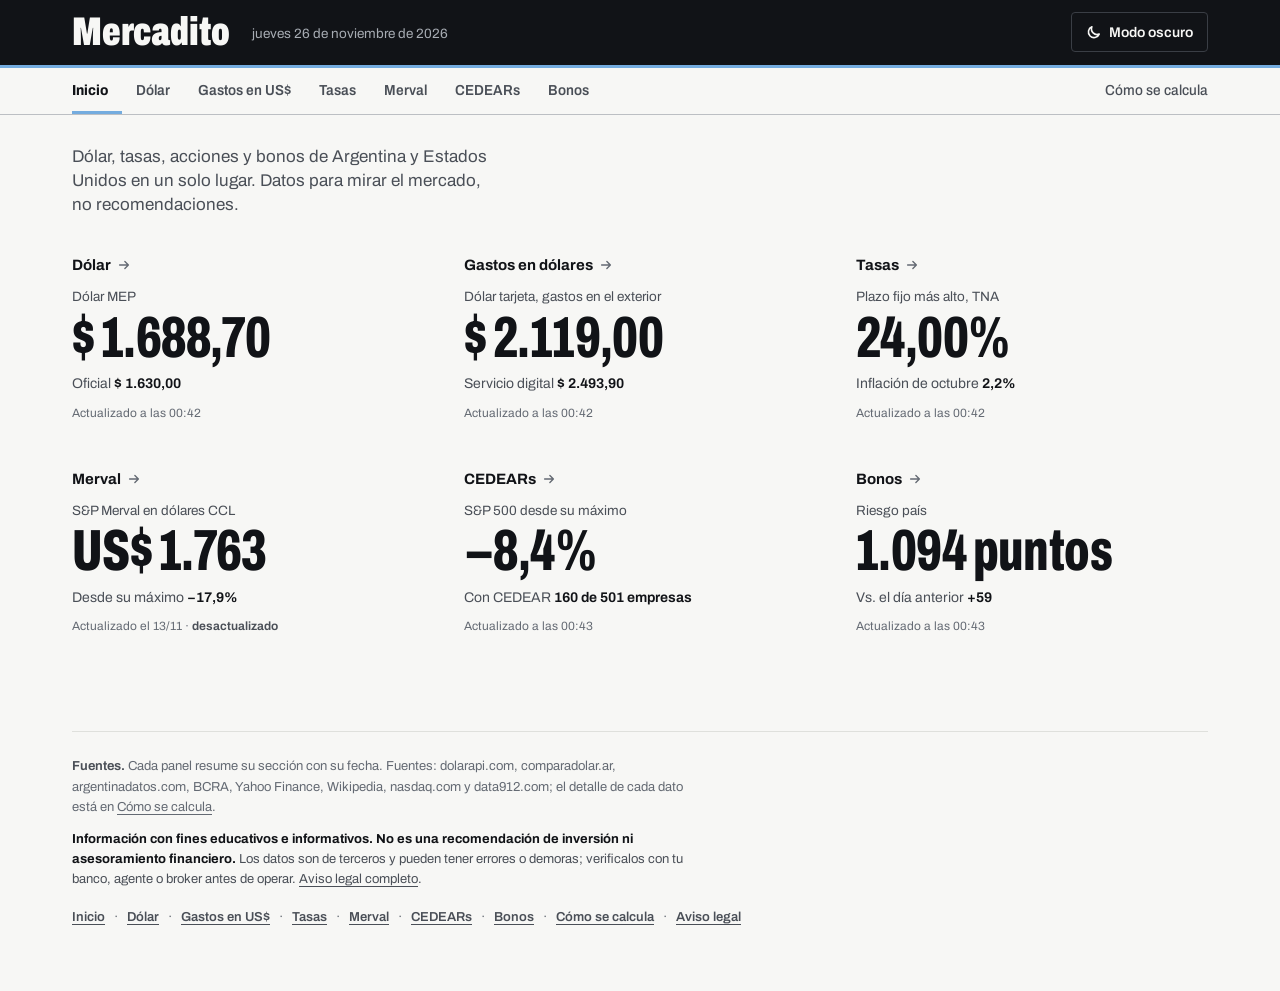
==== commit 94366337: "actualizar datos" ====
--- a/index.html
+++ b/index.html
@@ -56,7 +56,7 @@
 <header class="sitio">
   <div class="cabezal"><div class="sitio-barra">
     <a class="marca" href="">Mercadito</a>
-    <p class="cabezal-fecha">miércoles 25 de noviembre de 2026</p>
+    <p class="cabezal-fecha">jueves 26 de noviembre de 2026</p>
     <button id="tema" class="boton boton-tema" type="button" aria-label="Cambiar a modo oscuro">
       <svg class="ico ico-luna" viewBox="0 0 16 16" aria-hidden="true"><path d="M13.2 10.1A5.6 5.6 0 0 1 5.9 2.8a5.6 5.6 0 1 0 7.3 7.3Z"/></svg>
       <svg class="ico ico-sol" viewBox="0 0 16 16" aria-hidden="true"><circle cx="8" cy="8" r="3"/><path d="M8 1.5v1.3M8 13.2v1.3M1.5 8h1.3M13.2 8h1.3M3.4 3.4l.9.9M11.7 11.7l.9.9M3.4 12.6l.9-.9M11.7 4.3l.9-.9"/></svg>
@@ -73,7 +73,7 @@
   <p class="bajada">Dólar, tasas, acciones y bonos de Argentina y Estados Unidos en un solo lugar. Datos para mirar el mercado, no recomendaciones.</p>
 </div>
 <ul class="tablero">
-<li><a class="tarjeta" href="dolar/"><h2 class="t-tit">Dólar<svg class="ico" viewBox="0 0 16 16" aria-hidden="true"><path d="M3 8h10M9 4l4 4-4 4"/></svg></h2><span class="t-et">Dólar MEP</span><span class="t-val">$ 1.688,70</span><span class="t-sec">Oficial <b class="num">$ 1.630,00</b></span><span class="t-act">Actualizado a las 19:18</span></a></li><li><a class="tarjeta" href="gastos/"><h2 class="t-tit">Gastos en dólares<svg class="ico" viewBox="0 0 16 16" aria-hidden="true"><path d="M3 8h10M9 4l4 4-4 4"/></svg></h2><span class="t-et">Dólar tarjeta, gastos en el exterior</span><span class="t-val">$ 2.119,00</span><span class="t-sec">Servicio digital <b class="num">$ 2.493,90</b></span><span class="t-act">Actualizado a las 19:18</span></a></li><li><a class="tarjeta" href="tasas/"><h2 class="t-tit">Tasas<svg class="ico" viewBox="0 0 16 16" aria-hidden="true"><path d="M3 8h10M9 4l4 4-4 4"/></svg></h2><span class="t-et">Plazo fijo más alto, TNA</span><span class="t-val">24,00%</span><span class="t-sec">Inflación de octubre <b class="num">2,2%</b></span><span class="t-act">Actualizado a las 19:18</span></a></li><li><a class="tarjeta" href="merval/"><h2 class="t-tit">Merval<svg class="ico" viewBox="0 0 16 16" aria-hidden="true"><path d="M3 8h10M9 4l4 4-4 4"/></svg></h2><span class="t-et">S&amp;P Merval en dólares CCL</span><span class="t-val">US$ 1.763</span><span class="t-sec">Desde su máximo <b class="num">−17,9%</b></span><span class="t-act">Actualizado el 13/11 · <b>desactualizado</b></span></a></li><li><a class="tarjeta" href="sp500/"><h2 class="t-tit">CEDEARs<svg class="ico" viewBox="0 0 16 16" aria-hidden="true"><path d="M3 8h10M9 4l4 4-4 4"/></svg></h2><span class="t-et">S&amp;P 500 desde su máximo</span><span class="t-val">−8,2%</span><span class="t-sec">Con CEDEAR <b class="num">161 de 502 empresas</b></span><span class="t-act">Actualizado a las 01:30</span></a></li><li><a class="tarjeta" href="bonos/"><h2 class="t-tit">Bonos<svg class="ico" viewBox="0 0 16 16" aria-hidden="true"><path d="M3 8h10M9 4l4 4-4 4"/></svg></h2><span class="t-et">Riesgo país</span><span class="t-val">1.094 puntos</span><span class="t-sec">Vs. el día anterior <b class="num">+59</b></span><span class="t-act">Actualizado a las 19:18</span></a></li>
+<li><a class="tarjeta" href="dolar/"><h2 class="t-tit">Dólar<svg class="ico" viewBox="0 0 16 16" aria-hidden="true"><path d="M3 8h10M9 4l4 4-4 4"/></svg></h2><span class="t-et">Dólar MEP</span><span class="t-val">$ 1.688,70</span><span class="t-sec">Oficial <b class="num">$ 1.630,00</b></span><span class="t-act">Actualizado a las 00:42</span></a></li><li><a class="tarjeta" href="gastos/"><h2 class="t-tit">Gastos en dólares<svg class="ico" viewBox="0 0 16 16" aria-hidden="true"><path d="M3 8h10M9 4l4 4-4 4"/></svg></h2><span class="t-et">Dólar tarjeta, gastos en el exterior</span><span class="t-val">$ 2.119,00</span><span class="t-sec">Servicio digital <b class="num">$ 2.493,90</b></span><span class="t-act">Actualizado a las 00:42</span></a></li><li><a class="tarjeta" href="tasas/"><h2 class="t-tit">Tasas<svg class="ico" viewBox="0 0 16 16" aria-hidden="true"><path d="M3 8h10M9 4l4 4-4 4"/></svg></h2><span class="t-et">Plazo fijo más alto, TNA</span><span class="t-val">24,00%</span><span class="t-sec">Inflación de octubre <b class="num">2,2%</b></span><span class="t-act">Actualizado a las 00:42</span></a></li><li><a class="tarjeta" href="merval/"><h2 class="t-tit">Merval<svg class="ico" viewBox="0 0 16 16" aria-hidden="true"><path d="M3 8h10M9 4l4 4-4 4"/></svg></h2><span class="t-et">S&amp;P Merval en dólares CCL</span><span class="t-val">US$ 1.763</span><span class="t-sec">Desde su máximo <b class="num">−17,9%</b></span><span class="t-act">Actualizado el 13/11 · <b>desactualizado</b></span></a></li><li><a class="tarjeta" href="sp500/"><h2 class="t-tit">CEDEARs<svg class="ico" viewBox="0 0 16 16" aria-hidden="true"><path d="M3 8h10M9 4l4 4-4 4"/></svg></h2><span class="t-et">S&amp;P 500 desde su máximo</span><span class="t-val">−8,4%</span><span class="t-sec">Con CEDEAR <b class="num">160 de 501 empresas</b></span><span class="t-act">Actualizado a las 00:43</span></a></li><li><a class="tarjeta" href="bonos/"><h2 class="t-tit">Bonos<svg class="ico" viewBox="0 0 16 16" aria-hidden="true"><path d="M3 8h10M9 4l4 4-4 4"/></svg></h2><span class="t-et">Riesgo país</span><span class="t-val">1.094 puntos</span><span class="t-sec">Vs. el día anterior <b class="num">+59</b></span><span class="t-act">Actualizado a las 00:43</span></a></li>
 </ul>
 
 </main>
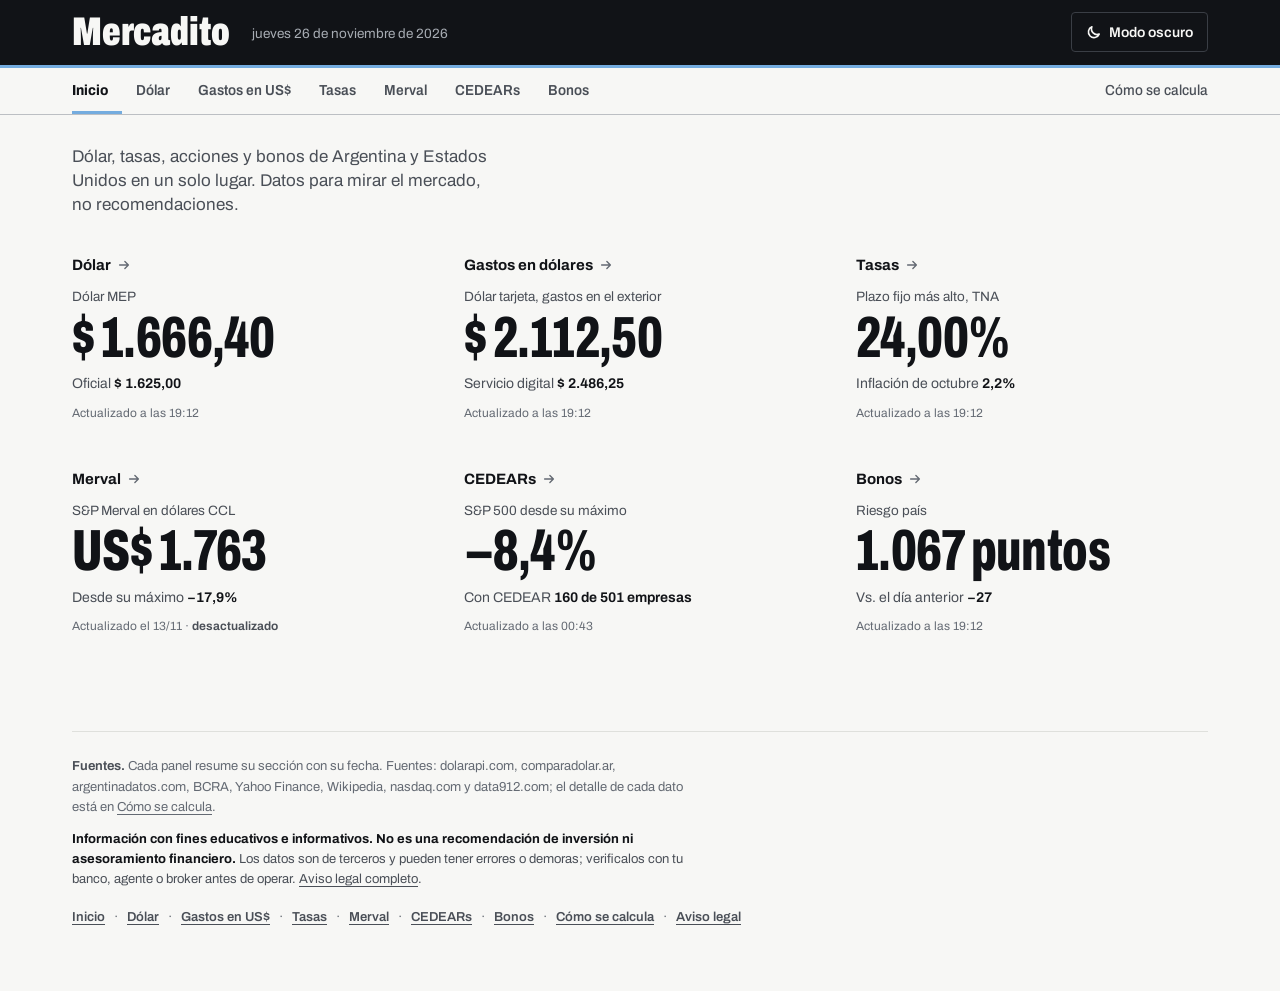
==== commit 2cba83e7: "actualizar datos" ====
--- a/index.html
+++ b/index.html
@@ -73,7 +73,7 @@
   <p class="bajada">Dólar, tasas, acciones y bonos de Argentina y Estados Unidos en un solo lugar. Datos para mirar el mercado, no recomendaciones.</p>
 </div>
 <ul class="tablero">
-<li><a class="tarjeta" href="dolar/"><h2 class="t-tit">Dólar<svg class="ico" viewBox="0 0 16 16" aria-hidden="true"><path d="M3 8h10M9 4l4 4-4 4"/></svg></h2><span class="t-et">Dólar MEP</span><span class="t-val">$ 1.688,70</span><span class="t-sec">Oficial <b class="num">$ 1.630,00</b></span><span class="t-act">Actualizado a las 00:42</span></a></li><li><a class="tarjeta" href="gastos/"><h2 class="t-tit">Gastos en dólares<svg class="ico" viewBox="0 0 16 16" aria-hidden="true"><path d="M3 8h10M9 4l4 4-4 4"/></svg></h2><span class="t-et">Dólar tarjeta, gastos en el exterior</span><span class="t-val">$ 2.119,00</span><span class="t-sec">Servicio digital <b class="num">$ 2.493,90</b></span><span class="t-act">Actualizado a las 00:42</span></a></li><li><a class="tarjeta" href="tasas/"><h2 class="t-tit">Tasas<svg class="ico" viewBox="0 0 16 16" aria-hidden="true"><path d="M3 8h10M9 4l4 4-4 4"/></svg></h2><span class="t-et">Plazo fijo más alto, TNA</span><span class="t-val">24,00%</span><span class="t-sec">Inflación de octubre <b class="num">2,2%</b></span><span class="t-act">Actualizado a las 00:42</span></a></li><li><a class="tarjeta" href="merval/"><h2 class="t-tit">Merval<svg class="ico" viewBox="0 0 16 16" aria-hidden="true"><path d="M3 8h10M9 4l4 4-4 4"/></svg></h2><span class="t-et">S&amp;P Merval en dólares CCL</span><span class="t-val">US$ 1.763</span><span class="t-sec">Desde su máximo <b class="num">−17,9%</b></span><span class="t-act">Actualizado el 13/11 · <b>desactualizado</b></span></a></li><li><a class="tarjeta" href="sp500/"><h2 class="t-tit">CEDEARs<svg class="ico" viewBox="0 0 16 16" aria-hidden="true"><path d="M3 8h10M9 4l4 4-4 4"/></svg></h2><span class="t-et">S&amp;P 500 desde su máximo</span><span class="t-val">−8,4%</span><span class="t-sec">Con CEDEAR <b class="num">160 de 501 empresas</b></span><span class="t-act">Actualizado a las 00:43</span></a></li><li><a class="tarjeta" href="bonos/"><h2 class="t-tit">Bonos<svg class="ico" viewBox="0 0 16 16" aria-hidden="true"><path d="M3 8h10M9 4l4 4-4 4"/></svg></h2><span class="t-et">Riesgo país</span><span class="t-val">1.094 puntos</span><span class="t-sec">Vs. el día anterior <b class="num">+59</b></span><span class="t-act">Actualizado a las 00:43</span></a></li>
+<li><a class="tarjeta" href="dolar/"><h2 class="t-tit">Dólar<svg class="ico" viewBox="0 0 16 16" aria-hidden="true"><path d="M3 8h10M9 4l4 4-4 4"/></svg></h2><span class="t-et">Dólar MEP</span><span class="t-val">$ 1.666,40</span><span class="t-sec">Oficial <b class="num">$ 1.625,00</b></span><span class="t-act">Actualizado a las 19:12</span></a></li><li><a class="tarjeta" href="gastos/"><h2 class="t-tit">Gastos en dólares<svg class="ico" viewBox="0 0 16 16" aria-hidden="true"><path d="M3 8h10M9 4l4 4-4 4"/></svg></h2><span class="t-et">Dólar tarjeta, gastos en el exterior</span><span class="t-val">$ 2.112,50</span><span class="t-sec">Servicio digital <b class="num">$ 2.486,25</b></span><span class="t-act">Actualizado a las 19:12</span></a></li><li><a class="tarjeta" href="tasas/"><h2 class="t-tit">Tasas<svg class="ico" viewBox="0 0 16 16" aria-hidden="true"><path d="M3 8h10M9 4l4 4-4 4"/></svg></h2><span class="t-et">Plazo fijo más alto, TNA</span><span class="t-val">24,00%</span><span class="t-sec">Inflación de octubre <b class="num">2,2%</b></span><span class="t-act">Actualizado a las 19:12</span></a></li><li><a class="tarjeta" href="merval/"><h2 class="t-tit">Merval<svg class="ico" viewBox="0 0 16 16" aria-hidden="true"><path d="M3 8h10M9 4l4 4-4 4"/></svg></h2><span class="t-et">S&amp;P Merval en dólares CCL</span><span class="t-val">US$ 1.763</span><span class="t-sec">Desde su máximo <b class="num">−17,9%</b></span><span class="t-act">Actualizado el 13/11 · <b>desactualizado</b></span></a></li><li><a class="tarjeta" href="sp500/"><h2 class="t-tit">CEDEARs<svg class="ico" viewBox="0 0 16 16" aria-hidden="true"><path d="M3 8h10M9 4l4 4-4 4"/></svg></h2><span class="t-et">S&amp;P 500 desde su máximo</span><span class="t-val">−8,4%</span><span class="t-sec">Con CEDEAR <b class="num">160 de 501 empresas</b></span><span class="t-act">Actualizado a las 00:43</span></a></li><li><a class="tarjeta" href="bonos/"><h2 class="t-tit">Bonos<svg class="ico" viewBox="0 0 16 16" aria-hidden="true"><path d="M3 8h10M9 4l4 4-4 4"/></svg></h2><span class="t-et">Riesgo país</span><span class="t-val">1.067 puntos</span><span class="t-sec">Vs. el día anterior <b class="num">−27</b></span><span class="t-act">Actualizado a las 19:12</span></a></li>
 </ul>
 
 </main>
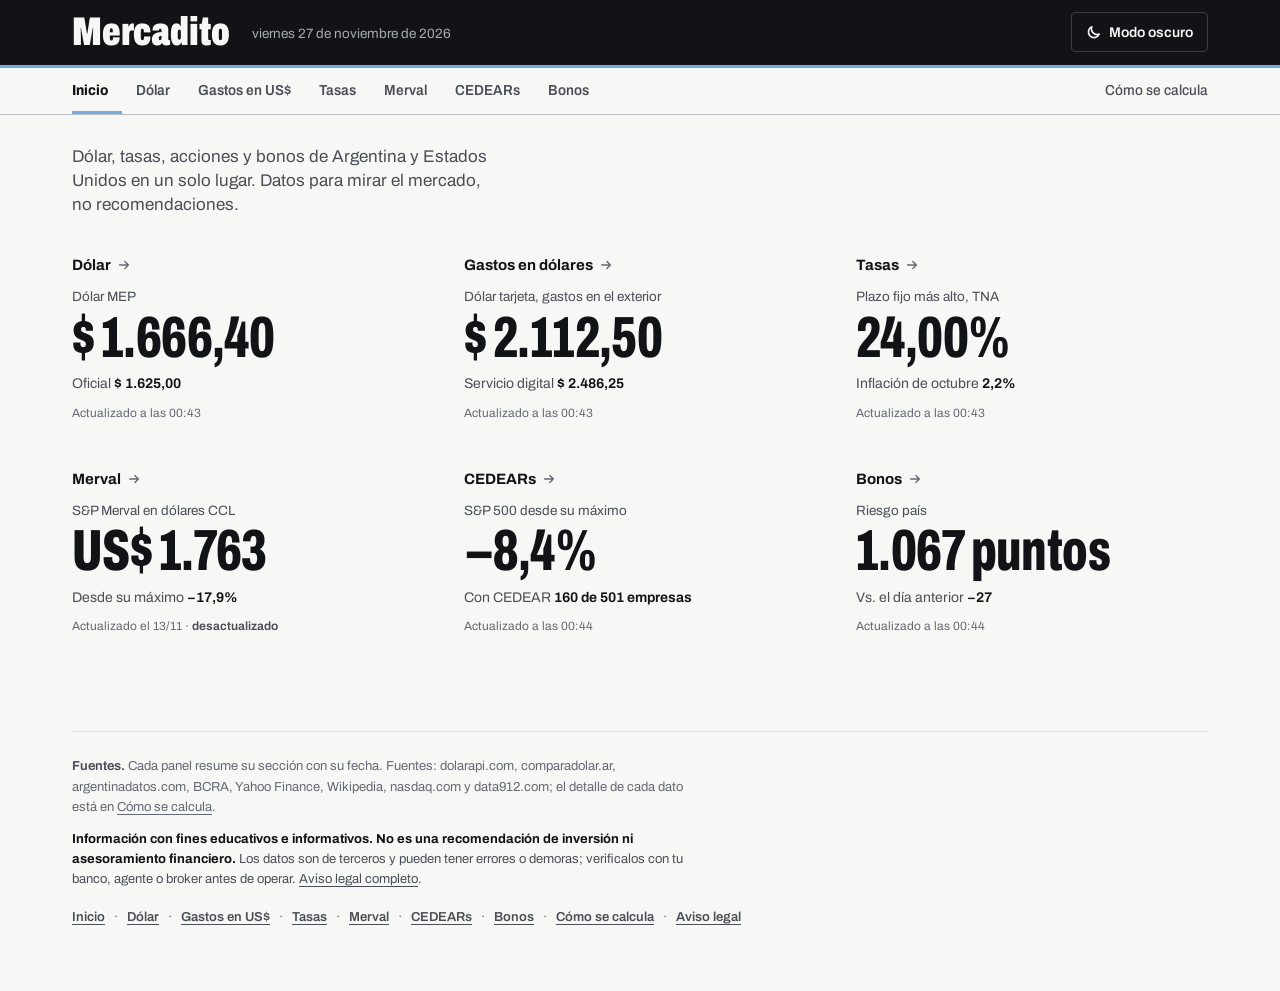
==== commit 1889f9a0: "actualizar datos" ====
--- a/index.html
+++ b/index.html
@@ -56,7 +56,7 @@
 <header class="sitio">
   <div class="cabezal"><div class="sitio-barra">
     <a class="marca" href="">Mercadito</a>
-    <p class="cabezal-fecha">jueves 26 de noviembre de 2026</p>
+    <p class="cabezal-fecha">viernes 27 de noviembre de 2026</p>
     <button id="tema" class="boton boton-tema" type="button" aria-label="Cambiar a modo oscuro">
       <svg class="ico ico-luna" viewBox="0 0 16 16" aria-hidden="true"><path d="M13.2 10.1A5.6 5.6 0 0 1 5.9 2.8a5.6 5.6 0 1 0 7.3 7.3Z"/></svg>
       <svg class="ico ico-sol" viewBox="0 0 16 16" aria-hidden="true"><circle cx="8" cy="8" r="3"/><path d="M8 1.5v1.3M8 13.2v1.3M1.5 8h1.3M13.2 8h1.3M3.4 3.4l.9.9M11.7 11.7l.9.9M3.4 12.6l.9-.9M11.7 4.3l.9-.9"/></svg>
@@ -73,7 +73,7 @@
   <p class="bajada">Dólar, tasas, acciones y bonos de Argentina y Estados Unidos en un solo lugar. Datos para mirar el mercado, no recomendaciones.</p>
 </div>
 <ul class="tablero">
-<li><a class="tarjeta" href="dolar/"><h2 class="t-tit">Dólar<svg class="ico" viewBox="0 0 16 16" aria-hidden="true"><path d="M3 8h10M9 4l4 4-4 4"/></svg></h2><span class="t-et">Dólar MEP</span><span class="t-val">$ 1.666,40</span><span class="t-sec">Oficial <b class="num">$ 1.625,00</b></span><span class="t-act">Actualizado a las 19:12</span></a></li><li><a class="tarjeta" href="gastos/"><h2 class="t-tit">Gastos en dólares<svg class="ico" viewBox="0 0 16 16" aria-hidden="true"><path d="M3 8h10M9 4l4 4-4 4"/></svg></h2><span class="t-et">Dólar tarjeta, gastos en el exterior</span><span class="t-val">$ 2.112,50</span><span class="t-sec">Servicio digital <b class="num">$ 2.486,25</b></span><span class="t-act">Actualizado a las 19:12</span></a></li><li><a class="tarjeta" href="tasas/"><h2 class="t-tit">Tasas<svg class="ico" viewBox="0 0 16 16" aria-hidden="true"><path d="M3 8h10M9 4l4 4-4 4"/></svg></h2><span class="t-et">Plazo fijo más alto, TNA</span><span class="t-val">24,00%</span><span class="t-sec">Inflación de octubre <b class="num">2,2%</b></span><span class="t-act">Actualizado a las 19:12</span></a></li><li><a class="tarjeta" href="merval/"><h2 class="t-tit">Merval<svg class="ico" viewBox="0 0 16 16" aria-hidden="true"><path d="M3 8h10M9 4l4 4-4 4"/></svg></h2><span class="t-et">S&amp;P Merval en dólares CCL</span><span class="t-val">US$ 1.763</span><span class="t-sec">Desde su máximo <b class="num">−17,9%</b></span><span class="t-act">Actualizado el 13/11 · <b>desactualizado</b></span></a></li><li><a class="tarjeta" href="sp500/"><h2 class="t-tit">CEDEARs<svg class="ico" viewBox="0 0 16 16" aria-hidden="true"><path d="M3 8h10M9 4l4 4-4 4"/></svg></h2><span class="t-et">S&amp;P 500 desde su máximo</span><span class="t-val">−8,4%</span><span class="t-sec">Con CEDEAR <b class="num">160 de 501 empresas</b></span><span class="t-act">Actualizado a las 00:43</span></a></li><li><a class="tarjeta" href="bonos/"><h2 class="t-tit">Bonos<svg class="ico" viewBox="0 0 16 16" aria-hidden="true"><path d="M3 8h10M9 4l4 4-4 4"/></svg></h2><span class="t-et">Riesgo país</span><span class="t-val">1.067 puntos</span><span class="t-sec">Vs. el día anterior <b class="num">−27</b></span><span class="t-act">Actualizado a las 19:12</span></a></li>
+<li><a class="tarjeta" href="dolar/"><h2 class="t-tit">Dólar<svg class="ico" viewBox="0 0 16 16" aria-hidden="true"><path d="M3 8h10M9 4l4 4-4 4"/></svg></h2><span class="t-et">Dólar MEP</span><span class="t-val">$ 1.666,40</span><span class="t-sec">Oficial <b class="num">$ 1.625,00</b></span><span class="t-act">Actualizado a las 00:43</span></a></li><li><a class="tarjeta" href="gastos/"><h2 class="t-tit">Gastos en dólares<svg class="ico" viewBox="0 0 16 16" aria-hidden="true"><path d="M3 8h10M9 4l4 4-4 4"/></svg></h2><span class="t-et">Dólar tarjeta, gastos en el exterior</span><span class="t-val">$ 2.112,50</span><span class="t-sec">Servicio digital <b class="num">$ 2.486,25</b></span><span class="t-act">Actualizado a las 00:43</span></a></li><li><a class="tarjeta" href="tasas/"><h2 class="t-tit">Tasas<svg class="ico" viewBox="0 0 16 16" aria-hidden="true"><path d="M3 8h10M9 4l4 4-4 4"/></svg></h2><span class="t-et">Plazo fijo más alto, TNA</span><span class="t-val">24,00%</span><span class="t-sec">Inflación de octubre <b class="num">2,2%</b></span><span class="t-act">Actualizado a las 00:43</span></a></li><li><a class="tarjeta" href="merval/"><h2 class="t-tit">Merval<svg class="ico" viewBox="0 0 16 16" aria-hidden="true"><path d="M3 8h10M9 4l4 4-4 4"/></svg></h2><span class="t-et">S&amp;P Merval en dólares CCL</span><span class="t-val">US$ 1.763</span><span class="t-sec">Desde su máximo <b class="num">−17,9%</b></span><span class="t-act">Actualizado el 13/11 · <b>desactualizado</b></span></a></li><li><a class="tarjeta" href="sp500/"><h2 class="t-tit">CEDEARs<svg class="ico" viewBox="0 0 16 16" aria-hidden="true"><path d="M3 8h10M9 4l4 4-4 4"/></svg></h2><span class="t-et">S&amp;P 500 desde su máximo</span><span class="t-val">−8,4%</span><span class="t-sec">Con CEDEAR <b class="num">160 de 501 empresas</b></span><span class="t-act">Actualizado a las 00:44</span></a></li><li><a class="tarjeta" href="bonos/"><h2 class="t-tit">Bonos<svg class="ico" viewBox="0 0 16 16" aria-hidden="true"><path d="M3 8h10M9 4l4 4-4 4"/></svg></h2><span class="t-et">Riesgo país</span><span class="t-val">1.067 puntos</span><span class="t-sec">Vs. el día anterior <b class="num">−27</b></span><span class="t-act">Actualizado a las 00:44</span></a></li>
 </ul>
 
 </main>
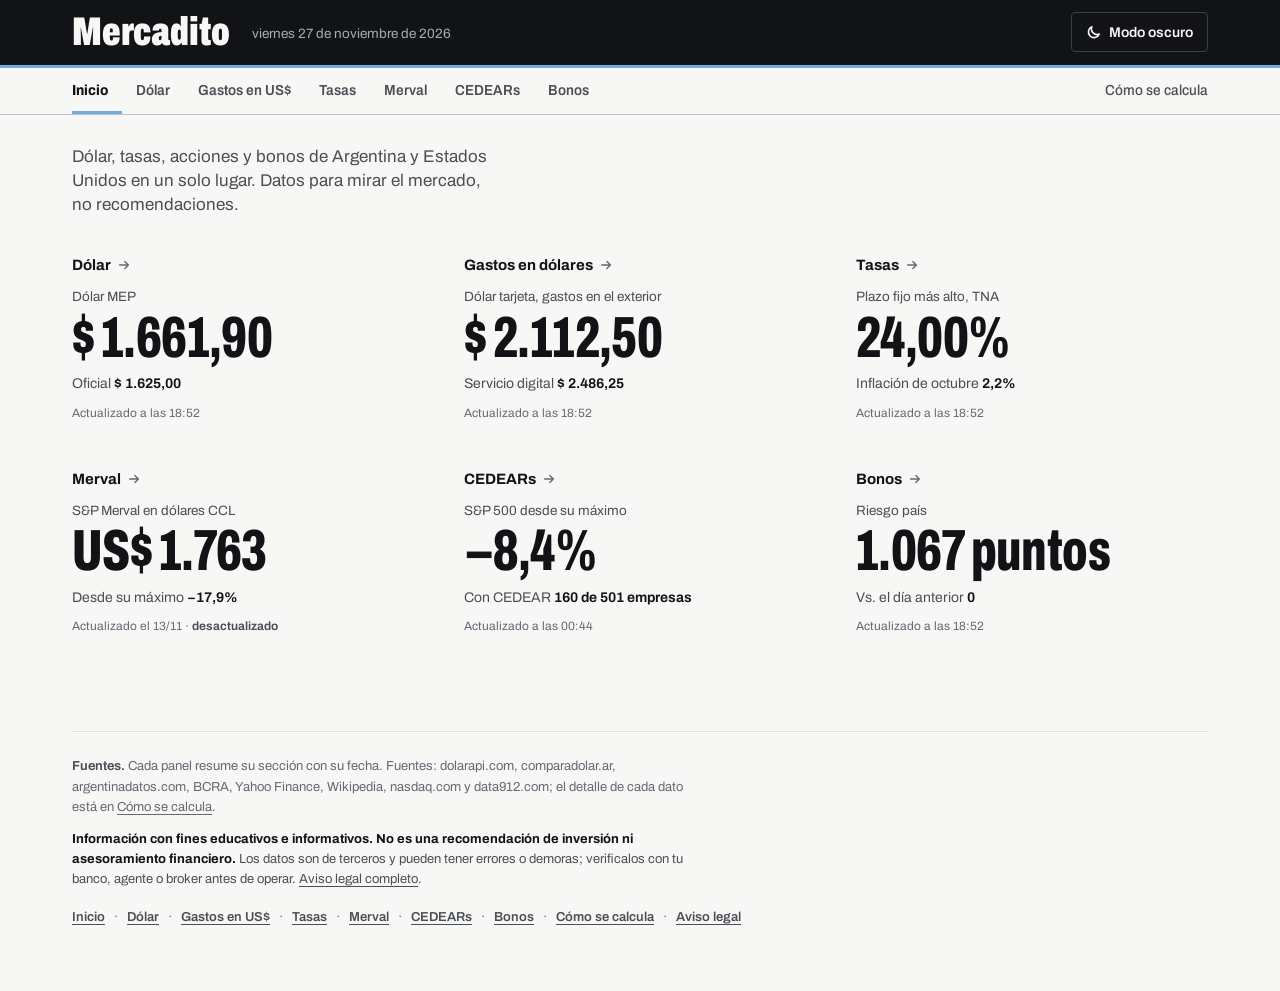
==== commit ef105326: "actualizar datos" ====
--- a/index.html
+++ b/index.html
@@ -73,7 +73,7 @@
   <p class="bajada">Dólar, tasas, acciones y bonos de Argentina y Estados Unidos en un solo lugar. Datos para mirar el mercado, no recomendaciones.</p>
 </div>
 <ul class="tablero">
-<li><a class="tarjeta" href="dolar/"><h2 class="t-tit">Dólar<svg class="ico" viewBox="0 0 16 16" aria-hidden="true"><path d="M3 8h10M9 4l4 4-4 4"/></svg></h2><span class="t-et">Dólar MEP</span><span class="t-val">$ 1.666,40</span><span class="t-sec">Oficial <b class="num">$ 1.625,00</b></span><span class="t-act">Actualizado a las 00:43</span></a></li><li><a class="tarjeta" href="gastos/"><h2 class="t-tit">Gastos en dólares<svg class="ico" viewBox="0 0 16 16" aria-hidden="true"><path d="M3 8h10M9 4l4 4-4 4"/></svg></h2><span class="t-et">Dólar tarjeta, gastos en el exterior</span><span class="t-val">$ 2.112,50</span><span class="t-sec">Servicio digital <b class="num">$ 2.486,25</b></span><span class="t-act">Actualizado a las 00:43</span></a></li><li><a class="tarjeta" href="tasas/"><h2 class="t-tit">Tasas<svg class="ico" viewBox="0 0 16 16" aria-hidden="true"><path d="M3 8h10M9 4l4 4-4 4"/></svg></h2><span class="t-et">Plazo fijo más alto, TNA</span><span class="t-val">24,00%</span><span class="t-sec">Inflación de octubre <b class="num">2,2%</b></span><span class="t-act">Actualizado a las 00:43</span></a></li><li><a class="tarjeta" href="merval/"><h2 class="t-tit">Merval<svg class="ico" viewBox="0 0 16 16" aria-hidden="true"><path d="M3 8h10M9 4l4 4-4 4"/></svg></h2><span class="t-et">S&amp;P Merval en dólares CCL</span><span class="t-val">US$ 1.763</span><span class="t-sec">Desde su máximo <b class="num">−17,9%</b></span><span class="t-act">Actualizado el 13/11 · <b>desactualizado</b></span></a></li><li><a class="tarjeta" href="sp500/"><h2 class="t-tit">CEDEARs<svg class="ico" viewBox="0 0 16 16" aria-hidden="true"><path d="M3 8h10M9 4l4 4-4 4"/></svg></h2><span class="t-et">S&amp;P 500 desde su máximo</span><span class="t-val">−8,4%</span><span class="t-sec">Con CEDEAR <b class="num">160 de 501 empresas</b></span><span class="t-act">Actualizado a las 00:44</span></a></li><li><a class="tarjeta" href="bonos/"><h2 class="t-tit">Bonos<svg class="ico" viewBox="0 0 16 16" aria-hidden="true"><path d="M3 8h10M9 4l4 4-4 4"/></svg></h2><span class="t-et">Riesgo país</span><span class="t-val">1.067 puntos</span><span class="t-sec">Vs. el día anterior <b class="num">−27</b></span><span class="t-act">Actualizado a las 00:44</span></a></li>
+<li><a class="tarjeta" href="dolar/"><h2 class="t-tit">Dólar<svg class="ico" viewBox="0 0 16 16" aria-hidden="true"><path d="M3 8h10M9 4l4 4-4 4"/></svg></h2><span class="t-et">Dólar MEP</span><span class="t-val">$ 1.661,90</span><span class="t-sec">Oficial <b class="num">$ 1.625,00</b></span><span class="t-act">Actualizado a las 18:52</span></a></li><li><a class="tarjeta" href="gastos/"><h2 class="t-tit">Gastos en dólares<svg class="ico" viewBox="0 0 16 16" aria-hidden="true"><path d="M3 8h10M9 4l4 4-4 4"/></svg></h2><span class="t-et">Dólar tarjeta, gastos en el exterior</span><span class="t-val">$ 2.112,50</span><span class="t-sec">Servicio digital <b class="num">$ 2.486,25</b></span><span class="t-act">Actualizado a las 18:52</span></a></li><li><a class="tarjeta" href="tasas/"><h2 class="t-tit">Tasas<svg class="ico" viewBox="0 0 16 16" aria-hidden="true"><path d="M3 8h10M9 4l4 4-4 4"/></svg></h2><span class="t-et">Plazo fijo más alto, TNA</span><span class="t-val">24,00%</span><span class="t-sec">Inflación de octubre <b class="num">2,2%</b></span><span class="t-act">Actualizado a las 18:52</span></a></li><li><a class="tarjeta" href="merval/"><h2 class="t-tit">Merval<svg class="ico" viewBox="0 0 16 16" aria-hidden="true"><path d="M3 8h10M9 4l4 4-4 4"/></svg></h2><span class="t-et">S&amp;P Merval en dólares CCL</span><span class="t-val">US$ 1.763</span><span class="t-sec">Desde su máximo <b class="num">−17,9%</b></span><span class="t-act">Actualizado el 13/11 · <b>desactualizado</b></span></a></li><li><a class="tarjeta" href="sp500/"><h2 class="t-tit">CEDEARs<svg class="ico" viewBox="0 0 16 16" aria-hidden="true"><path d="M3 8h10M9 4l4 4-4 4"/></svg></h2><span class="t-et">S&amp;P 500 desde su máximo</span><span class="t-val">−8,4%</span><span class="t-sec">Con CEDEAR <b class="num">160 de 501 empresas</b></span><span class="t-act">Actualizado a las 00:44</span></a></li><li><a class="tarjeta" href="bonos/"><h2 class="t-tit">Bonos<svg class="ico" viewBox="0 0 16 16" aria-hidden="true"><path d="M3 8h10M9 4l4 4-4 4"/></svg></h2><span class="t-et">Riesgo país</span><span class="t-val">1.067 puntos</span><span class="t-sec">Vs. el día anterior <b class="num">0</b></span><span class="t-act">Actualizado a las 18:52</span></a></li>
 </ul>
 
 </main>
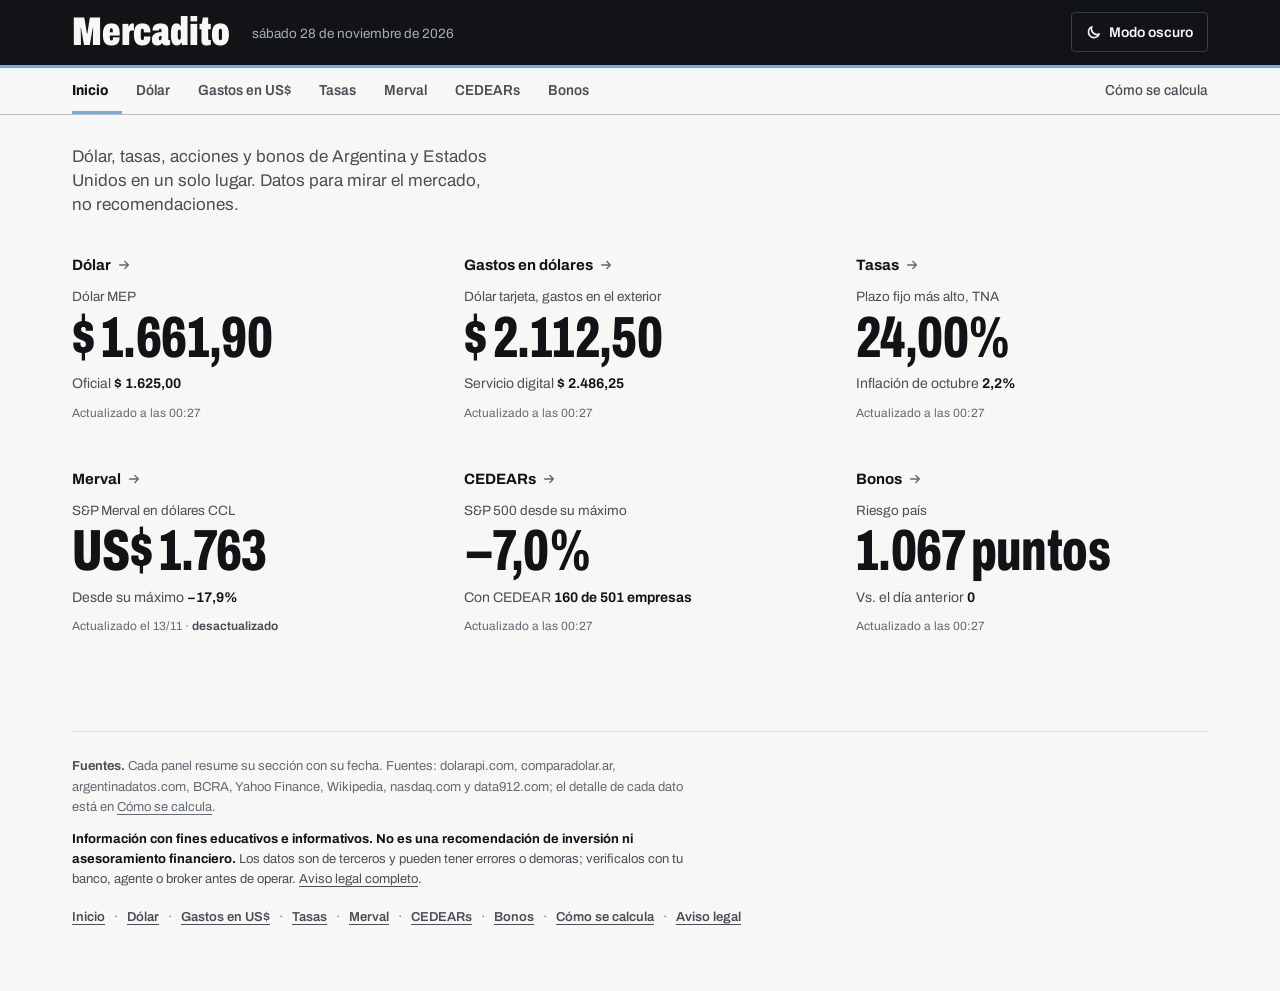
==== commit bb278405: "actualizar datos" ====
--- a/index.html
+++ b/index.html
@@ -56,7 +56,7 @@
 <header class="sitio">
   <div class="cabezal"><div class="sitio-barra">
     <a class="marca" href="">Mercadito</a>
-    <p class="cabezal-fecha">viernes 27 de noviembre de 2026</p>
+    <p class="cabezal-fecha">sábado 28 de noviembre de 2026</p>
     <button id="tema" class="boton boton-tema" type="button" aria-label="Cambiar a modo oscuro">
       <svg class="ico ico-luna" viewBox="0 0 16 16" aria-hidden="true"><path d="M13.2 10.1A5.6 5.6 0 0 1 5.9 2.8a5.6 5.6 0 1 0 7.3 7.3Z"/></svg>
       <svg class="ico ico-sol" viewBox="0 0 16 16" aria-hidden="true"><circle cx="8" cy="8" r="3"/><path d="M8 1.5v1.3M8 13.2v1.3M1.5 8h1.3M13.2 8h1.3M3.4 3.4l.9.9M11.7 11.7l.9.9M3.4 12.6l.9-.9M11.7 4.3l.9-.9"/></svg>
@@ -73,7 +73,7 @@
   <p class="bajada">Dólar, tasas, acciones y bonos de Argentina y Estados Unidos en un solo lugar. Datos para mirar el mercado, no recomendaciones.</p>
 </div>
 <ul class="tablero">
-<li><a class="tarjeta" href="dolar/"><h2 class="t-tit">Dólar<svg class="ico" viewBox="0 0 16 16" aria-hidden="true"><path d="M3 8h10M9 4l4 4-4 4"/></svg></h2><span class="t-et">Dólar MEP</span><span class="t-val">$ 1.661,90</span><span class="t-sec">Oficial <b class="num">$ 1.625,00</b></span><span class="t-act">Actualizado a las 18:52</span></a></li><li><a class="tarjeta" href="gastos/"><h2 class="t-tit">Gastos en dólares<svg class="ico" viewBox="0 0 16 16" aria-hidden="true"><path d="M3 8h10M9 4l4 4-4 4"/></svg></h2><span class="t-et">Dólar tarjeta, gastos en el exterior</span><span class="t-val">$ 2.112,50</span><span class="t-sec">Servicio digital <b class="num">$ 2.486,25</b></span><span class="t-act">Actualizado a las 18:52</span></a></li><li><a class="tarjeta" href="tasas/"><h2 class="t-tit">Tasas<svg class="ico" viewBox="0 0 16 16" aria-hidden="true"><path d="M3 8h10M9 4l4 4-4 4"/></svg></h2><span class="t-et">Plazo fijo más alto, TNA</span><span class="t-val">24,00%</span><span class="t-sec">Inflación de octubre <b class="num">2,2%</b></span><span class="t-act">Actualizado a las 18:52</span></a></li><li><a class="tarjeta" href="merval/"><h2 class="t-tit">Merval<svg class="ico" viewBox="0 0 16 16" aria-hidden="true"><path d="M3 8h10M9 4l4 4-4 4"/></svg></h2><span class="t-et">S&amp;P Merval en dólares CCL</span><span class="t-val">US$ 1.763</span><span class="t-sec">Desde su máximo <b class="num">−17,9%</b></span><span class="t-act">Actualizado el 13/11 · <b>desactualizado</b></span></a></li><li><a class="tarjeta" href="sp500/"><h2 class="t-tit">CEDEARs<svg class="ico" viewBox="0 0 16 16" aria-hidden="true"><path d="M3 8h10M9 4l4 4-4 4"/></svg></h2><span class="t-et">S&amp;P 500 desde su máximo</span><span class="t-val">−8,4%</span><span class="t-sec">Con CEDEAR <b class="num">160 de 501 empresas</b></span><span class="t-act">Actualizado a las 00:44</span></a></li><li><a class="tarjeta" href="bonos/"><h2 class="t-tit">Bonos<svg class="ico" viewBox="0 0 16 16" aria-hidden="true"><path d="M3 8h10M9 4l4 4-4 4"/></svg></h2><span class="t-et">Riesgo país</span><span class="t-val">1.067 puntos</span><span class="t-sec">Vs. el día anterior <b class="num">0</b></span><span class="t-act">Actualizado a las 18:52</span></a></li>
+<li><a class="tarjeta" href="dolar/"><h2 class="t-tit">Dólar<svg class="ico" viewBox="0 0 16 16" aria-hidden="true"><path d="M3 8h10M9 4l4 4-4 4"/></svg></h2><span class="t-et">Dólar MEP</span><span class="t-val">$ 1.661,90</span><span class="t-sec">Oficial <b class="num">$ 1.625,00</b></span><span class="t-act">Actualizado a las 00:27</span></a></li><li><a class="tarjeta" href="gastos/"><h2 class="t-tit">Gastos en dólares<svg class="ico" viewBox="0 0 16 16" aria-hidden="true"><path d="M3 8h10M9 4l4 4-4 4"/></svg></h2><span class="t-et">Dólar tarjeta, gastos en el exterior</span><span class="t-val">$ 2.112,50</span><span class="t-sec">Servicio digital <b class="num">$ 2.486,25</b></span><span class="t-act">Actualizado a las 00:27</span></a></li><li><a class="tarjeta" href="tasas/"><h2 class="t-tit">Tasas<svg class="ico" viewBox="0 0 16 16" aria-hidden="true"><path d="M3 8h10M9 4l4 4-4 4"/></svg></h2><span class="t-et">Plazo fijo más alto, TNA</span><span class="t-val">24,00%</span><span class="t-sec">Inflación de octubre <b class="num">2,2%</b></span><span class="t-act">Actualizado a las 00:27</span></a></li><li><a class="tarjeta" href="merval/"><h2 class="t-tit">Merval<svg class="ico" viewBox="0 0 16 16" aria-hidden="true"><path d="M3 8h10M9 4l4 4-4 4"/></svg></h2><span class="t-et">S&amp;P Merval en dólares CCL</span><span class="t-val">US$ 1.763</span><span class="t-sec">Desde su máximo <b class="num">−17,9%</b></span><span class="t-act">Actualizado el 13/11 · <b>desactualizado</b></span></a></li><li><a class="tarjeta" href="sp500/"><h2 class="t-tit">CEDEARs<svg class="ico" viewBox="0 0 16 16" aria-hidden="true"><path d="M3 8h10M9 4l4 4-4 4"/></svg></h2><span class="t-et">S&amp;P 500 desde su máximo</span><span class="t-val">−7,0%</span><span class="t-sec">Con CEDEAR <b class="num">160 de 501 empresas</b></span><span class="t-act">Actualizado a las 00:27</span></a></li><li><a class="tarjeta" href="bonos/"><h2 class="t-tit">Bonos<svg class="ico" viewBox="0 0 16 16" aria-hidden="true"><path d="M3 8h10M9 4l4 4-4 4"/></svg></h2><span class="t-et">Riesgo país</span><span class="t-val">1.067 puntos</span><span class="t-sec">Vs. el día anterior <b class="num">0</b></span><span class="t-act">Actualizado a las 00:27</span></a></li>
 </ul>
 
 </main>
